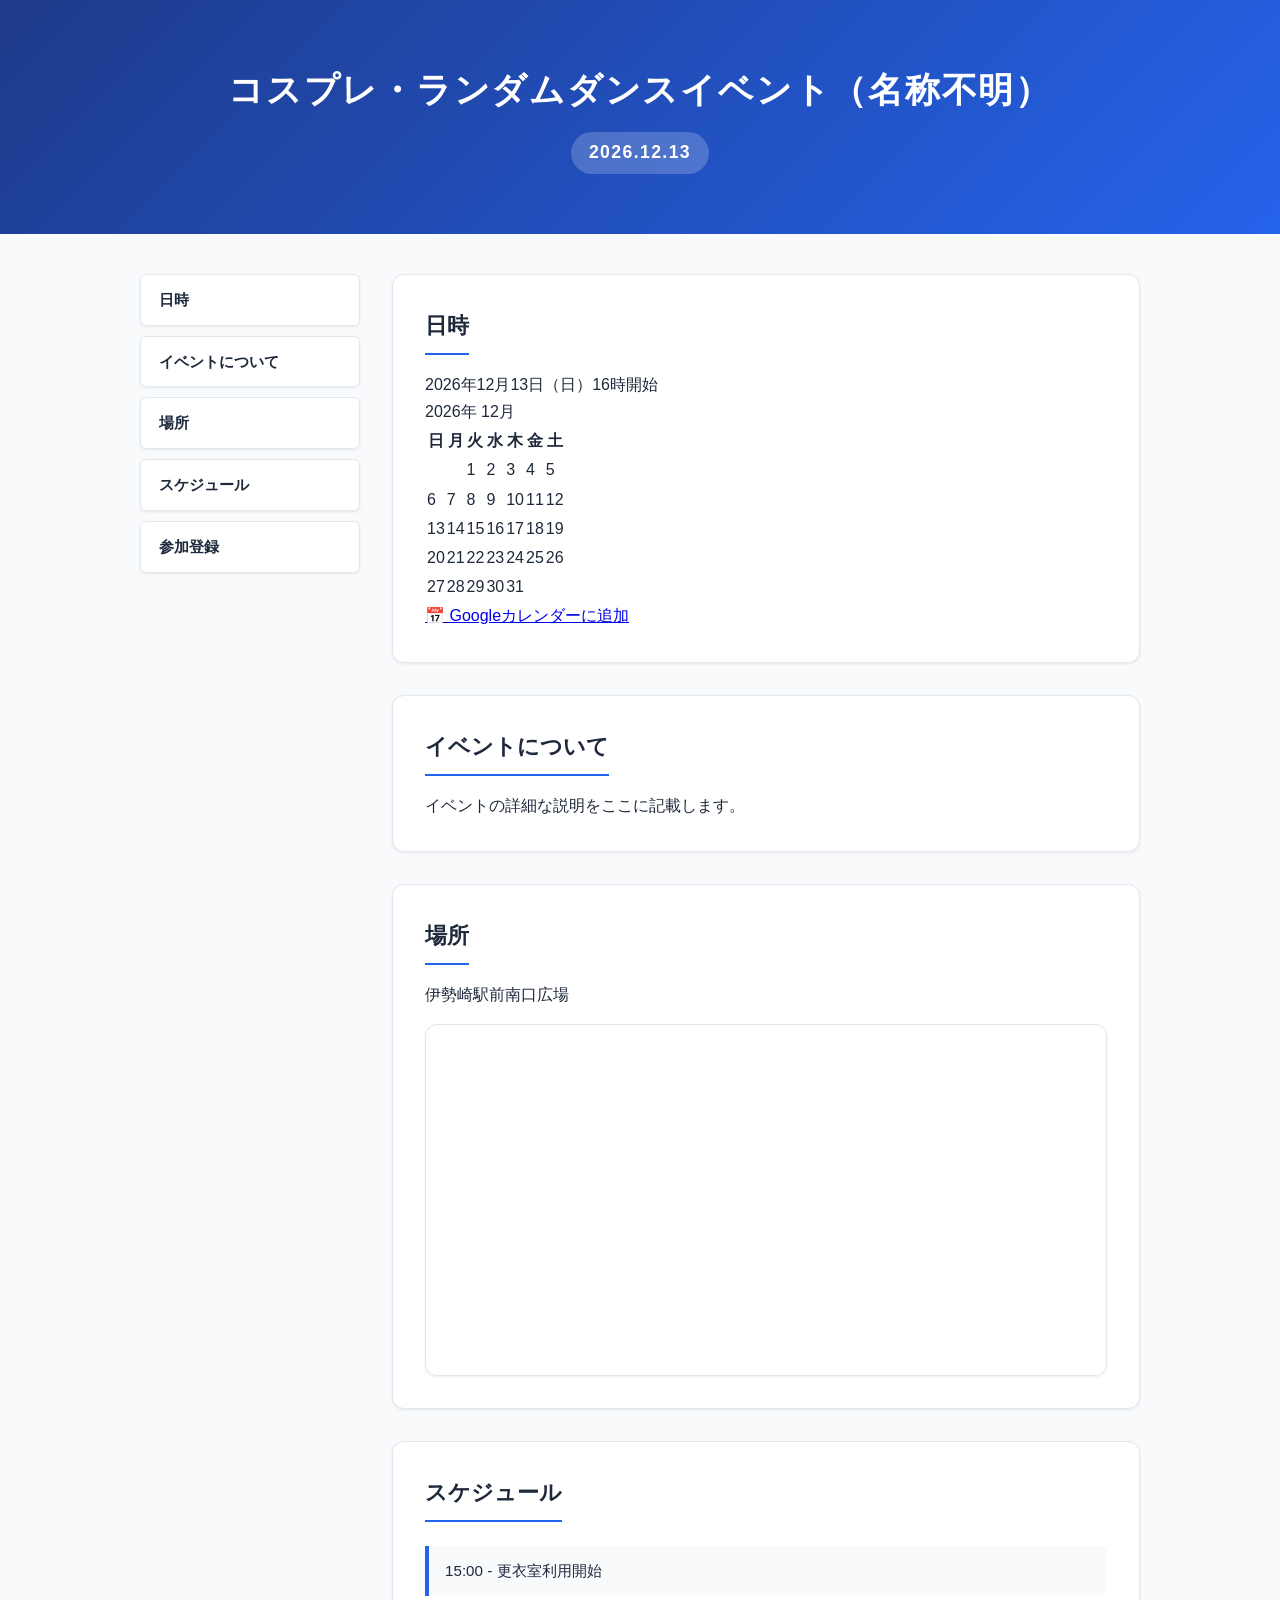
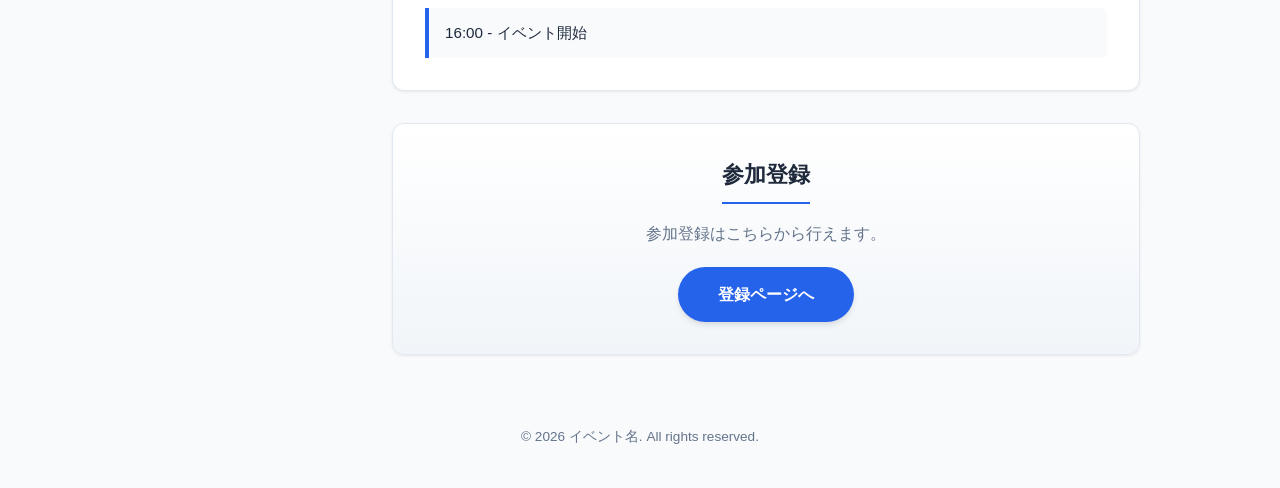
==== index.html @ 387c11b3 "feat: 日時セクションおよびサイドバーリンクの追加" ====
<!DOCTYPE html>
<html lang="ja">

<head>
  <meta charset="UTF-8">
  <meta name="viewport" content="width=device-width, initial-scale=1.0">
  <title>イベント名 ｜ 2026.12.12</title>
  <meta name="description" content="イベント簡易説明">
  <link rel="stylesheet" href="css/style.css">
</head>

<body>
  <header>
    <h1>コスプレ・ランダムダンスイベント（名称不明）</h1>
    <p>2026.12.13</p>
  </header>

  <div class="layout-container">
    <aside class="sidebar">
      <nav class="side-nav">
        <ul>
          <li><a href="#date">日時</a></li>
          <li><a href="#about">イベントについて</a></li>
          <li><a href="#place">場所</a></li>
          <li><a href="#schedule">スケジュール</a></li>
          <li><a href="#registration">参加登録</a></li>
        </ul>
      </nav>
    </aside>

    <main>
      <section id="date">
        <h2>日時</h2>
        <p>2026年12月13日（日）16時開始</p>

        <div class="calendar-card">
          <div class="calendar-header">2026年 12月</div>
          <table class="calendar-table">
            <thead>
              <tr>
                <th class="sun">日</th>
                <th>月</th>
                <th>火</th>
                <th>水</th>
                <th>木</th>
                <th>金</th>
                <th class="sat">土</th>
              </tr>
            </thead>
            <tbody>
              <tr>
                <td></td><td></td><td>1</td><td>2</td><td>3</td><td>4</td><td class="sat">5</td>
              </tr>
              <tr>
                <td class="sun">6</td><td>7</td><td>8</td><td>9</td><td>10</td><td>11</td><td class="sat">12</td>
              </tr>
              <tr>
                <td class="sun event-day"><span>13</span></td>
                <td>14</td><td>15</td><td>16</td><td>17</td><td>18</td><td class="sat">19</td>
              </tr>
              <tr>
                <td class="sun">20</td><td>21</td><td>22</td><td>23</td><td>24</td><td>25</td><td class="sat">26</td>
              </tr>
              <tr>
                <td class="sun">27</td><td>28</td><td>29</td><td>30</td><td>31</td><td></td><td></td>
              </tr>
            </tbody>
          </table>
        </div>

        <div>
          <a href="https://calendar.google.com/calendar/render?action=TEMPLATE&text=%E3%82%B3%E3%82%B9%E3%83%97%E3%83%AC%E3%83%BB%E3%83%A9%E3%83%B3%E3%83%80%E3%83%A0%E3%83%80%E3%83%B3%E3%82%B9%E3%82%A4%E3%83%99%E3%83%B3%E3%83%88&dates=20261213T070000Z/20261213T110000Z&details=%E3%82%A4%E3%83%99%E3%83%B3%E3%83%88%E8%A9%B3%E7%B4%B0&location=%E4%BC%8A%E5%8B%A2%E5%B4%8E%E9%A7%85%E5%8D%97%E5%8F%A3%E5%BA%83%E5%A0%B4"
            target="_blank" rel="noopener noreferrer" class="btn-calendar">
            📅 Googleカレンダーに追加
          </a>
        </div>
      </section>

      <section id="about">
        <h2>イベントについて</h2>
        <p>イベントの詳細な説明をここに記載します。</p>
      </section>

      <section id="place">
        <h2>場所</h2>
        <p>伊勢崎駅前南口広場</p>
        <div class="map-container">
          <iframe
            src="https://maps.google.com/maps?q=%E4%BC%8A%E5%8B%A2%E5%B4%8E%E9%A7%85%E5%8D%97%E5%8F%A3%E5%BA%83%E5%A0%B4&amp;output=embed"
            width="100%" height="350" style="border:0;" allowfullscreen="" loading="lazy"
            referrerpolicy="no-referrer-when-downgrade">
          </iframe>
        </div>
      </section>

      <section id="schedule">
        <h2>スケジュール</h2>
        <ul>
          <li>15:00 - 更衣室利用開始</li>
          <li>16:00 - イベント開始</li>
        </ul>
      </section>

      <section id="registration">
        <h2>参加登録</h2>
        <p>参加登録はこちらから行えます。</p>
        <a href="registration.html">登録ページへ</a>
      </section>
    </main>
  </div>
  <footer>
    <p>&copy; 2026 イベント名. All rights reserved.</p>
  </footer>
</body>

</html>
---- css/style.css ----
@charset "UTF-8";

/* ==========================================================================
   CSS変数（カラー・サイズ定義）
   イベントのテーマカラーやフォントサイズをここでまとめて変更できます
   ========================================================================== */
:root {
  --primary-color: #2563eb;       /* メインカラー（青系） */
  --primary-hover: #1d4ed8;       /* ボタンなどのホバー色 */
  --accent-color: #f59e0b;        /* アクセントカラー（オレンジ系） */
  --text-main: #1e293b;           /* 主要テキスト色 */
  --text-muted: #64748b;          /* 補足・薄いテキスト色 */
  --bg-body: #f8fafc;             /* ページ全体の背景色 */
  --bg-card: #ffffff;             /* コンテンツカードの背景色 */
  --border-color: #e2e8f0;        /* 境界線の色 */
  
  --font-base: "Helvetica Neue", Arial, "Hiragino Kaku Gothic ProN", "Hiragino Sans", Meiryo, sans-serif;
  --max-width: 800px;             /* コンテンツの最大横幅 */
  --radius-sm: 6px;
  --radius-md: 12px;
  --shadow-sm: 0 1px 3px rgba(0, 0, 0, 0.08);
  --shadow-md: 0 4px 6px -1px rgba(0, 0, 0, 0.1), 0 2px 4px -2px rgba(0, 0, 0, 0.05);
}

/* ==========================================================================
   リセット & ベーススタイル
   ========================================================================== */
*, *::before, *::after {
  box-sizing: border-box;
  margin: 0;
  padding: 0;
}

html {
    scroll-behavior: smooth;
}

body {
  font-family: var(--font-base);
  color: var(--text-main);
  background-color: var(--bg-body);
  line-height: 1.7;
  -webkit-font-smoothing: antialiased;
}

/* ==========================================================================
   ヘッダー（ヒーローエリア）
   ========================================================================== */
header {
  background: linear-gradient(135deg, #1e3a8a, #2563eb);
  color: #ffffff;
  text-align: center;
  padding: 60px 20px;
}

header h1 {
  font-size: 2.2rem;
  letter-spacing: 0.05em;
  margin-bottom: 12px;
}

header p {
  display: inline-block;
  background-color: rgba(255, 255, 255, 0.2);
  padding: 6px 18px;
  border-radius: 9999px;
  font-weight: bold;
  font-size: 1.1rem;
  letter-spacing: 0.08em;
}

/* ==========================================================================
   2カラムレイアウト（左サイドバー & 右メインコンテンツ）
   ========================================================================== */
.layout-container {
  max-width: 1040px;
  margin: 40px auto;
  padding: 0 20px;
  display: flex;
  gap: 32px;
  align-items: flex-start;
}

/* 左側サイドバー（スクロール追従ナビ） */
.sidebar {
  width: 220px;
  flex-shrink: 0;
  position: sticky;
  top: 24px;
}

.side-nav ul {
  list-style: none;
  display: flex;
  flex-direction: column;
  gap: 10px;
}

.side-nav a {
  display: flex;
  align-items: center;
  padding: 12px 18px;
  color: var(--text-main);
  text-decoration: none;
  font-weight: bold;
  font-size: 0.95rem;
  border-radius: var(--radius-sm);
  background-color: var(--bg-card);
  border: 1px solid var(--border-color);
  box-shadow: var(--shadow-sm);
  transition: all 0.2s ease;
}

.side-nav a:hover {
  background-color: var(--primary-color);
  color: #ffffff;
  border-color: var(--primary-color);
  transform: translateX(4px);
}

/* メインコンテンツエリア（右側） */
main {
  flex: 1;
  min-width: 0;
  display: flex;
  flex-direction: column;
  gap: 32px;
}

/* セクションカード共通 */
section {
  background-color: var(--bg-card);
  padding: 32px;
  border-radius: var(--radius-md);
  box-shadow: var(--shadow-sm);
  border: 1px solid var(--border-color);
}

section h2 {
  font-size: 1.4rem;
  color: var(--text-main);
  margin-bottom: 16px;
  padding-bottom: 8px;
  border-bottom: 2px solid var(--primary-color);
  display: inline-block;
}

/* ==========================================================================
   スケジュールセクション
   ========================================================================== */
#schedule ul {
  list-style: none;
  display: flex;
  flex-direction: column;
  gap: 12px;
  margin-top: 8px;
}

#schedule li {
  padding: 12px 16px;
  background-color: var(--bg-body);
  border-left: 4px solid var(--primary-color);
  border-radius: 0 var(--radius-sm) var(--radius-sm) 0;
  font-size: 0.95rem;
}

/* ==========================================================================
   場所・Googleマップ
   ========================================================================== */
.map-container {
  width: 100%;
  margin-top: 16px;
  border-radius: var(--radius-md);
  overflow: hidden;
  box-shadow: var(--shadow-sm);
  border: 1px solid var(--border-color);
}

.map-container iframe {
  width: 100%;
  aspect-ratio: 16 / 9;
  min-height: 300px;
  display: block;
}

/* ==========================================================================
   参加登録セクション (CTA)
   ========================================================================== */
#registration {
  text-align: center;
  background: linear-gradient(to bottom, #ffffff, #f1f5f9);
}

#registration p {
  margin-bottom: 20px;
  color: var(--text-muted);
}

#registration a {
  display: inline-block;
  background-color: var(--primary-color);
  color: #ffffff;
  text-decoration: none;
  font-weight: bold;
  padding: 14px 40px;
  border-radius: 9999px;
  box-shadow: var(--shadow-md);
  transition: all 0.2s ease-in-out;
}

#registration a:hover {
  background-color: var(--primary-hover);
  transform: translateY(-2px);
  box-shadow: 0 6px 12px rgba(37, 99, 235, 0.25);
}

/* ==========================================================================
   フッター
   ========================================================================== */
footer {
  text-align: center;
  padding: 30px 20px 40px;
  color: var(--text-muted);
  font-size: 0.85rem;
}

/* ==========================================================================
   レスポンシブ対応（タブレット・スマートフォン表示）
   ========================================================================== */
@media (max-width: 768px) {
  .layout-container {
    flex-direction: column;
    margin: 24px auto;
    gap: 24px;
  }

  .sidebar {
    width: 100%;
    position: static;
  }

  .side-nav ul {
    flex-direction: row;
    flex-wrap: wrap;
    gap: 8px;
  }

  .side-nav li {
    flex: 1 1 calc(50% - 4px);
    min-width: 130px;
  }

  .side-nav a {
    justify-content: center;
    padding: 10px 12px;
    font-size: 0.9rem;
  }

  .side-nav a:hover {
    transform: none;
  }
}

@media (max-width: 640px) {
  header {
    padding: 40px 16px;
  }

  header h1 {
    font-size: 1.6rem;
  }

  section {
    padding: 24px 18px;
  }

  #registration a {
    display: block;
    width: 100%;
    padding: 14px 20px;
  }
}
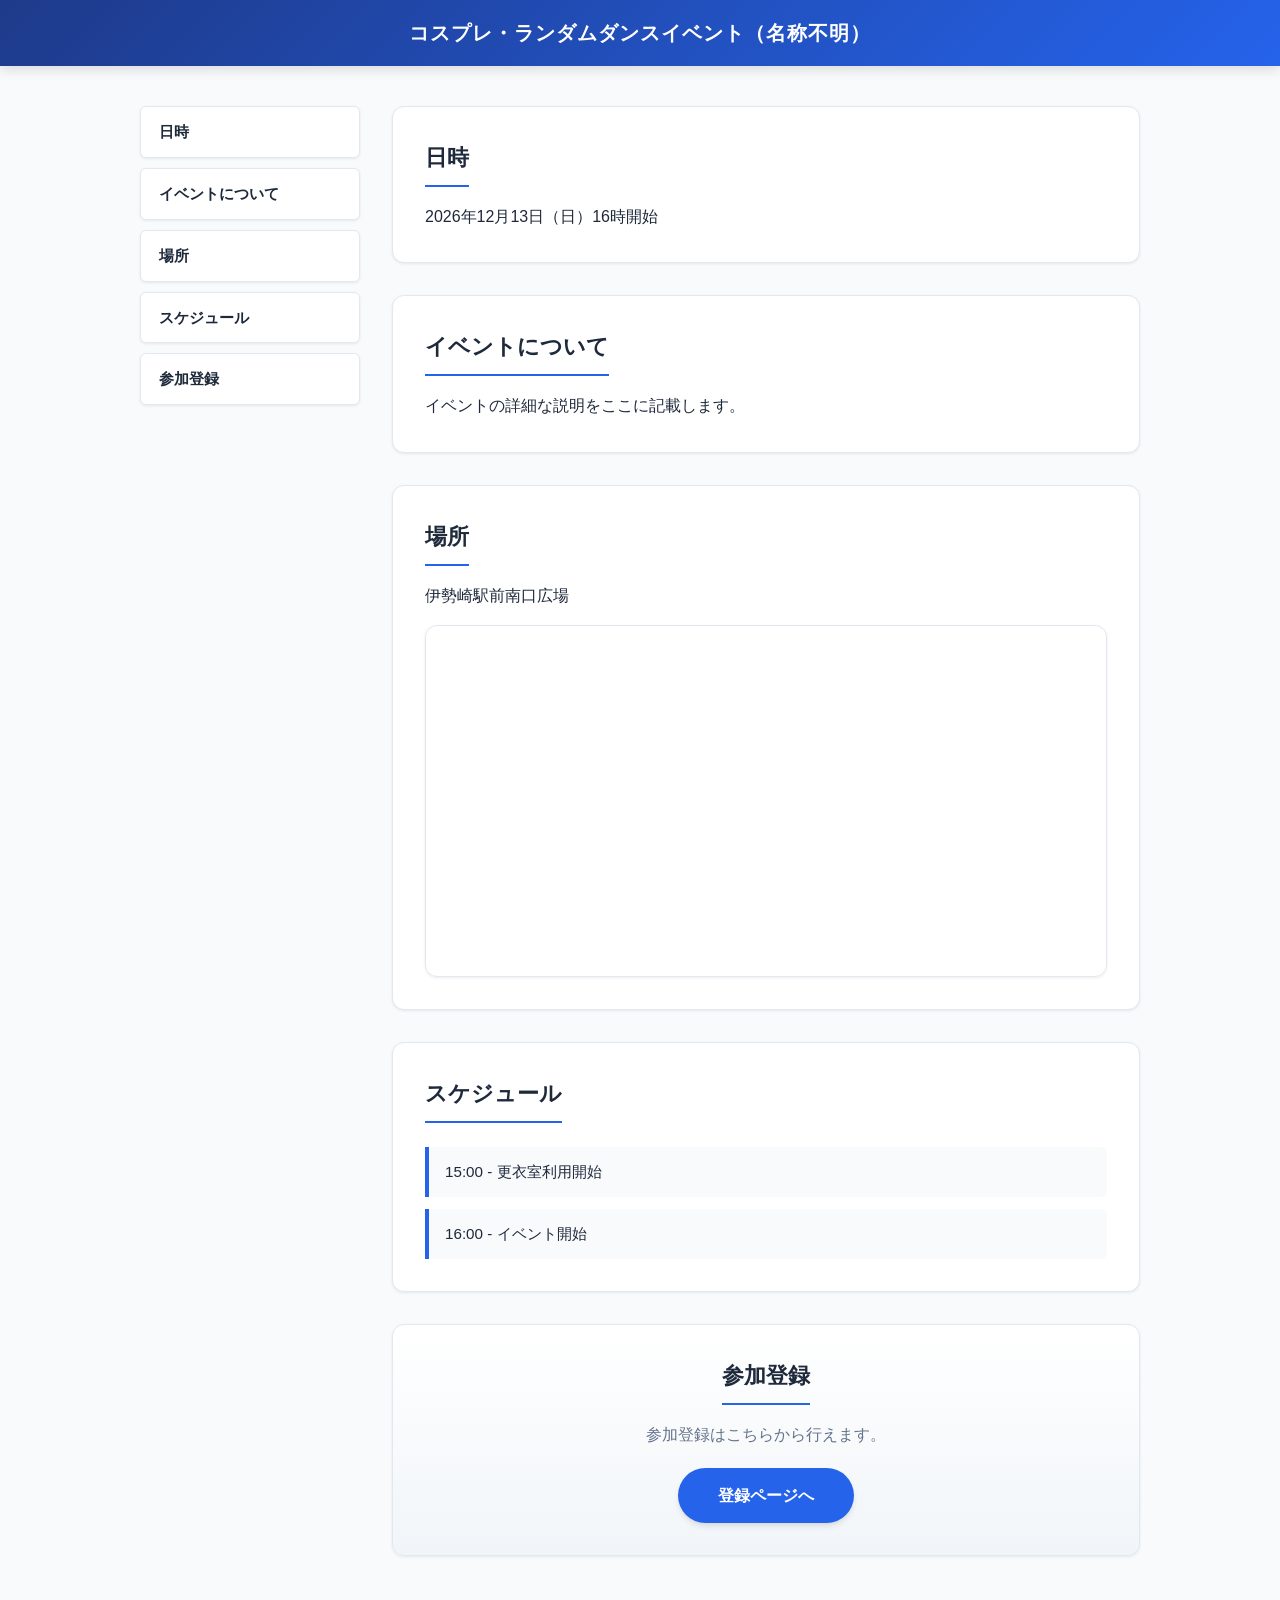
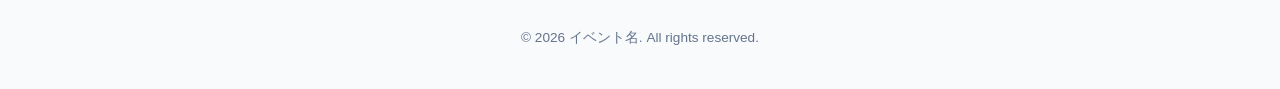
==== commit ce3e6544: "style: ヘッダーの画面上部固定化と表示調整" ====
--- a/index.html
+++ b/index.html
@@ -4,7 +4,7 @@
 <head>
   <meta charset="UTF-8">
   <meta name="viewport" content="width=device-width, initial-scale=1.0">
-  <title>イベント名 ｜ 2026.12.12</title>
+  <title>コスプレ・ランダムダンスイベント ｜ 2026.12.13</title>
   <meta name="description" content="イベント簡易説明">
   <link rel="stylesheet" href="css/style.css">
 </head>
@@ -12,7 +12,6 @@
 <body>
   <header>
     <h1>コスプレ・ランダムダンスイベント（名称不明）</h1>
-    <p>2026.12.13</p>
   </header>
 
   <div class="layout-container">
@@ -32,48 +31,6 @@
       <section id="date">
         <h2>日時</h2>
         <p>2026年12月13日（日）16時開始</p>
-
-        <div class="calendar-card">
-          <div class="calendar-header">2026年 12月</div>
-          <table class="calendar-table">
-            <thead>
-              <tr>
-                <th class="sun">日</th>
-                <th>月</th>
-                <th>火</th>
-                <th>水</th>
-                <th>木</th>
-                <th>金</th>
-                <th class="sat">土</th>
-              </tr>
-            </thead>
-            <tbody>
-              <tr>
-                <td></td><td></td><td>1</td><td>2</td><td>3</td><td>4</td><td class="sat">5</td>
-              </tr>
-              <tr>
-                <td class="sun">6</td><td>7</td><td>8</td><td>9</td><td>10</td><td>11</td><td class="sat">12</td>
-              </tr>
-              <tr>
-                <td class="sun event-day"><span>13</span></td>
-                <td>14</td><td>15</td><td>16</td><td>17</td><td>18</td><td class="sat">19</td>
-              </tr>
-              <tr>
-                <td class="sun">20</td><td>21</td><td>22</td><td>23</td><td>24</td><td>25</td><td class="sat">26</td>
-              </tr>
-              <tr>
-                <td class="sun">27</td><td>28</td><td>29</td><td>30</td><td>31</td><td></td><td></td>
-              </tr>
-            </tbody>
-          </table>
-        </div>
-
-        <div>
-          <a href="https://calendar.google.com/calendar/render?action=TEMPLATE&text=%E3%82%B3%E3%82%B9%E3%83%97%E3%83%AC%E3%83%BB%E3%83%A9%E3%83%B3%E3%83%80%E3%83%A0%E3%83%80%E3%83%B3%E3%82%B9%E3%82%A4%E3%83%99%E3%83%B3%E3%83%88&dates=20261213T070000Z/20261213T110000Z&details=%E3%82%A4%E3%83%99%E3%83%B3%E3%83%88%E8%A9%B3%E7%B4%B0&location=%E4%BC%8A%E5%8B%A2%E5%B4%8E%E9%A7%85%E5%8D%97%E5%8F%A3%E5%BA%83%E5%A0%B4"
-            target="_blank" rel="noopener noreferrer" class="btn-calendar">
-            📅 Googleカレンダーに追加
-          </a>
-        </div>
       </section>
 
       <section id="about">
--- a/css/style.css
+++ b/css/style.css
@@ -32,7 +32,8 @@
 }
 
 html {
-    scroll-behavior: smooth;
+  scroll-behavior: smooth;
+  scroll-padding-top: 80px; /* 固定ヘッダー分だけアンカースクロール位置をオフセット */
 }
 
 body {
@@ -44,29 +45,36 @@
 }
 
 /* ==========================================================================
-   ヘッダー（ヒーローエリア）
+   ヘッダー（画面上部固定）
    ========================================================================== */
 header {
+  position: sticky;
+  top: 0;
+  left: 0;
+  width: 100%;
+  z-index: 1000;
   background: linear-gradient(135deg, #1e3a8a, #2563eb);
   color: #ffffff;
   text-align: center;
-  padding: 60px 20px;
+  padding: 16px 20px;
+  box-shadow: 0 4px 12px rgba(0, 0, 0, 0.12);
 }
 
 header h1 {
-  font-size: 2.2rem;
+  font-size: 1.25rem;
   letter-spacing: 0.05em;
-  margin-bottom: 12px;
+  margin: 0;
 }
 
 header p {
   display: inline-block;
   background-color: rgba(255, 255, 255, 0.2);
-  padding: 6px 18px;
+  padding: 4px 14px;
   border-radius: 9999px;
   font-weight: bold;
-  font-size: 1.1rem;
+  font-size: 0.9rem;
   letter-spacing: 0.08em;
+  margin-top: 6px;
 }
 
 /* ==========================================================================
@@ -86,7 +94,7 @@
   width: 220px;
   flex-shrink: 0;
   position: sticky;
-  top: 24px;
+  top: 80px; /* 固定ヘッダー分の余白 */
 }
 
 .side-nav ul {
@@ -215,6 +223,163 @@
 }
 
 /* ==========================================================================
+   参加登録フォームページ
+   ========================================================================== */
+.form-container {
+  max-width: 680px;
+}
+
+.form-main {
+  width: 100%;
+}
+
+.back-link {
+  margin-bottom: 20px;
+}
+
+.back-link a {
+  color: var(--primary-color);
+  text-decoration: none;
+  font-weight: bold;
+  font-size: 0.95rem;
+  transition: opacity 0.2s ease;
+}
+
+.back-link a:hover {
+  opacity: 0.8;
+  text-decoration: underline;
+}
+
+.form-card {
+  background-color: var(--bg-card);
+  border-radius: var(--radius-lg);
+  padding: 36px 32px;
+  box-shadow: var(--shadow-md);
+  border: 1px solid var(--border-color);
+}
+
+.form-card h2 {
+  font-size: 1.5rem;
+  margin-bottom: 12px;
+  color: var(--text-main);
+  text-align: center;
+}
+
+.form-intro {
+  font-size: 0.95rem;
+  color: var(--text-muted);
+  text-align: center;
+  line-height: 1.6;
+  margin-bottom: 32px;
+}
+
+.entry-form {
+  display: flex;
+  flex-direction: column;
+  gap: 22px;
+}
+
+.form-group {
+  display: flex;
+  flex-direction: column;
+  gap: 8px;
+}
+
+.form-group label {
+  font-weight: bold;
+  font-size: 0.95rem;
+  color: var(--text-main);
+}
+
+.required {
+  background-color: #ef4444;
+  color: #ffffff;
+  font-size: 0.75rem;
+  padding: 2px 6px;
+  border-radius: 4px;
+  margin-left: 6px;
+  vertical-align: middle;
+}
+
+.optional {
+  background-color: #94a3b8;
+  color: #ffffff;
+  font-size: 0.75rem;
+  padding: 2px 6px;
+  border-radius: 4px;
+  margin-left: 6px;
+  vertical-align: middle;
+}
+
+.form-group input[type="text"],
+.form-group input[type="email"],
+.form-group textarea {
+  width: 100%;
+  padding: 12px 14px;
+  border: 1px solid var(--border-color);
+  border-radius: var(--radius-sm);
+  font-size: 0.95rem;
+  font-family: inherit;
+  transition: border-color 0.2s ease, box-shadow 0.2s ease;
+}
+
+.form-group input[type="text"]:focus,
+.form-group input[type="email"]:focus,
+.form-group textarea:focus {
+  outline: none;
+  border-color: var(--primary-color);
+  box-shadow: 0 0 0 3px rgba(37, 99, 235, 0.15);
+}
+
+.radio-group {
+  display: flex;
+  flex-direction: column;
+  gap: 10px;
+  padding: 8px 0;
+}
+
+.radio-label,
+.checkbox-label {
+  display: inline-flex;
+  align-items: center;
+  gap: 8px;
+  font-size: 0.95rem;
+  cursor: pointer;
+}
+
+.agreement {
+  padding-top: 10px;
+  border-top: 1px solid var(--border-color);
+}
+
+.form-actions {
+  margin-top: 12px;
+  text-align: center;
+}
+
+.btn-submit {
+  display: inline-block;
+  width: 100%;
+  max-width: 340px;
+  padding: 14px 28px;
+  background-color: var(--primary-color);
+  color: #ffffff;
+  border: none;
+  border-radius: 9999px;
+  font-size: 1rem;
+  font-weight: bold;
+  cursor: pointer;
+  box-shadow: var(--shadow-md);
+  transition: all 0.2s ease;
+}
+
+.btn-submit:hover {
+  background-color: var(--primary-hover);
+  transform: translateY(-2px);
+  box-shadow: 0 6px 12px rgba(37, 99, 235, 0.25);
+}
+
+/* ==========================================================================
    フッター
    ========================================================================== */
 footer {
@@ -263,11 +428,11 @@
 
 @media (max-width: 640px) {
   header {
-    padding: 40px 16px;
+    padding: 12px 14px;
   }
 
   header h1 {
-    font-size: 1.6rem;
+    font-size: 1.05rem;
   }
 
   section {
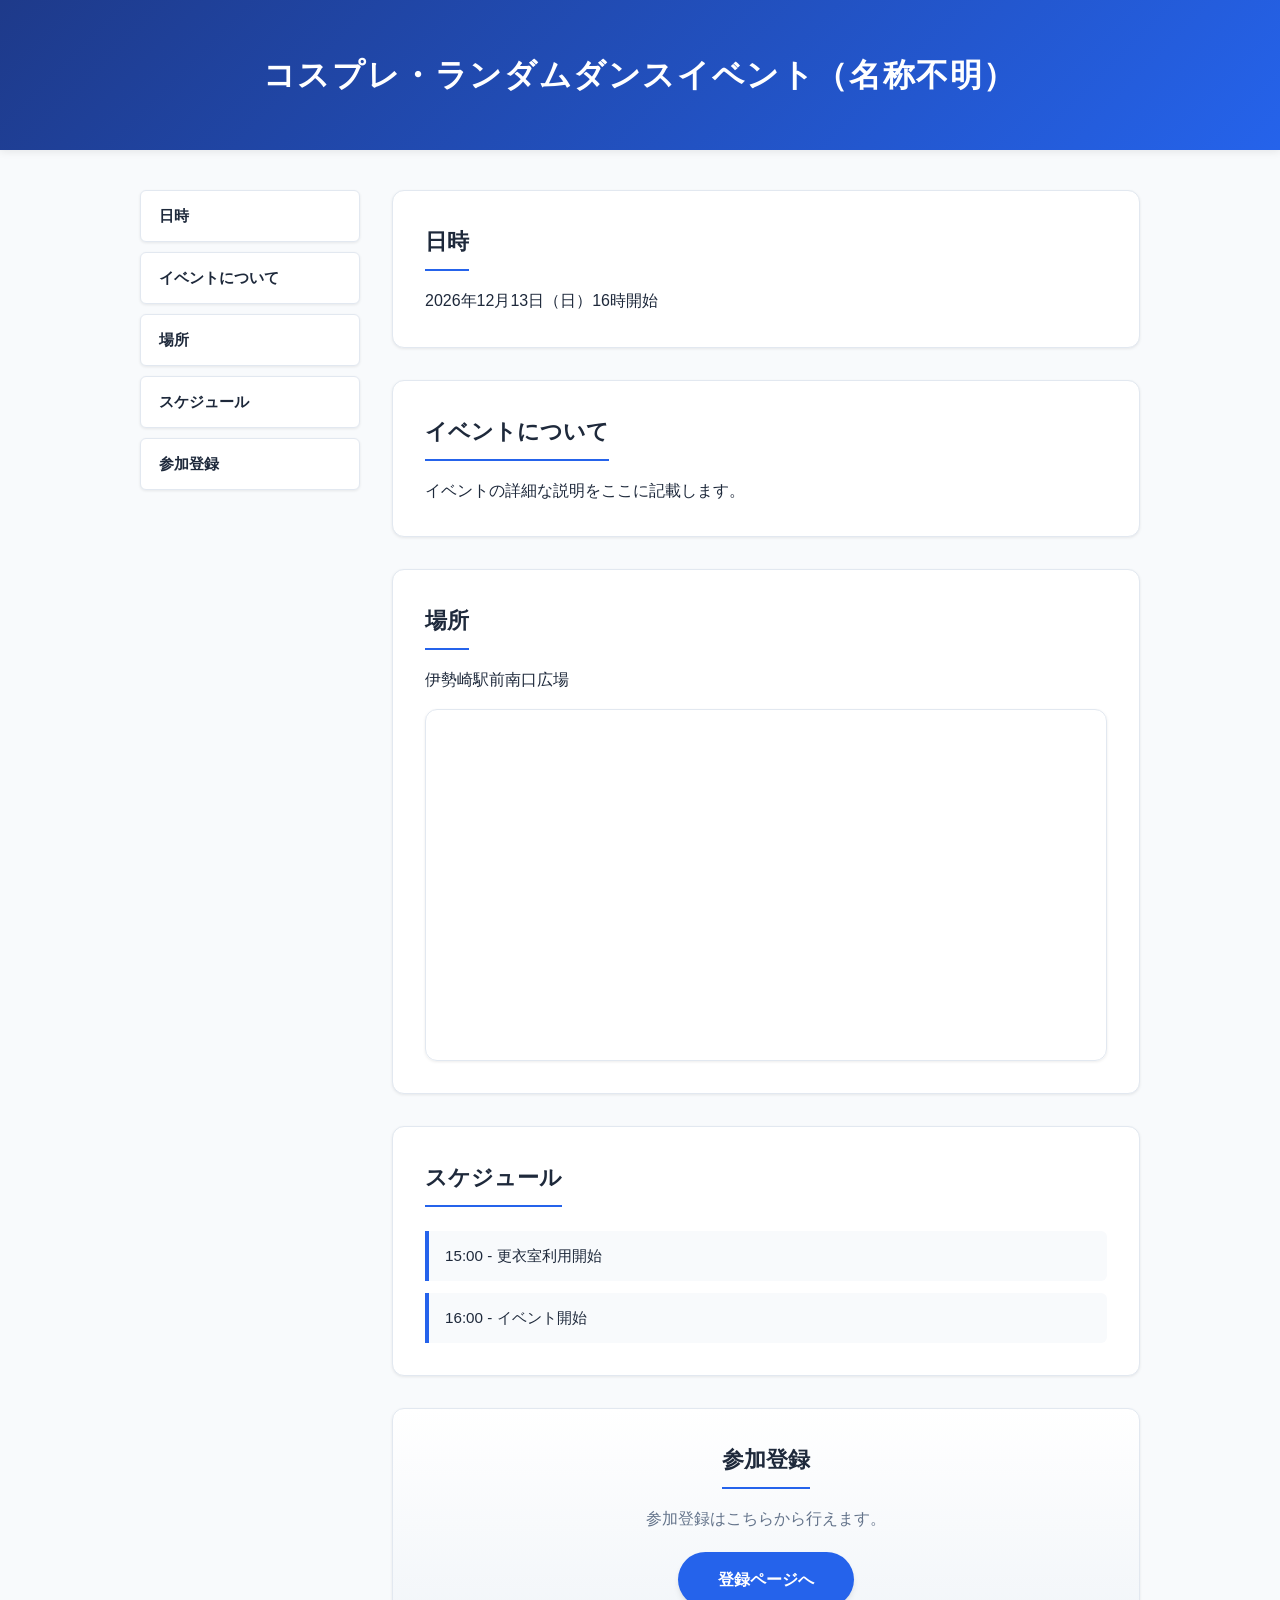
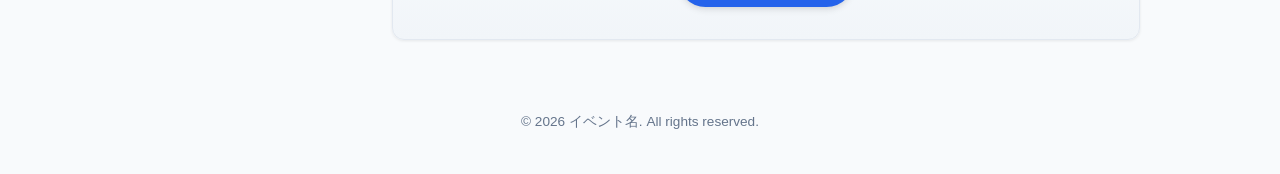
==== commit f792a3e8: "feat: スクロール連動型のリサイズ固定ヘッダー（Shrink on scroll）を実装" ====
--- a/index.html
+++ b/index.html
@@ -68,6 +68,19 @@
   <footer>
     <p>&copy; 2026 イベント名. All rights reserved.</p>
   </footer>
+
+  <script>
+    const header = document.querySelector('header');
+    const handleScroll = () => {
+      if (window.scrollY > 30) {
+        header.classList.add('scrolled');
+      } else {
+        header.classList.remove('scrolled');
+      }
+    };
+    window.addEventListener('scroll', handleScroll);
+    handleScroll(); // 初期ロード時の判定
+  </script>
 </body>
 
 </html>
--- a/css/style.css
+++ b/css/style.css
@@ -45,7 +45,7 @@
 }
 
 /* ==========================================================================
-   ヘッダー（画面上部固定）
+   ヘッダー（スクロール連動・画面上部固定）
    ========================================================================== */
 header {
   position: sticky;
@@ -56,14 +56,16 @@
   background: linear-gradient(135deg, #1e3a8a, #2563eb);
   color: #ffffff;
   text-align: center;
-  padding: 16px 20px;
-  box-shadow: 0 4px 12px rgba(0, 0, 0, 0.12);
+  padding: 48px 20px;
+  box-shadow: 0 2px 8px rgba(0, 0, 0, 0.08);
+  transition: padding 0.3s ease, box-shadow 0.3s ease;
 }
 
 header h1 {
-  font-size: 1.25rem;
+  font-size: 2rem;
   letter-spacing: 0.05em;
   margin: 0;
+  transition: font-size 0.3s ease;
 }
 
 header p {
@@ -72,9 +74,26 @@
   padding: 4px 14px;
   border-radius: 9999px;
   font-weight: bold;
-  font-size: 0.9rem;
+  font-size: 1rem;
   letter-spacing: 0.08em;
-  margin-top: 6px;
+  margin-top: 8px;
+  transition: all 0.3s ease;
+}
+
+/* スクロール時の縮小スタイル */
+header.scrolled {
+  padding: 14px 20px;
+  box-shadow: 0 4px 14px rgba(0, 0, 0, 0.15);
+}
+
+header.scrolled h1 {
+  font-size: 1.2rem;
+}
+
+header.scrolled p {
+  font-size: 0.85rem;
+  padding: 2px 10px;
+  margin-top: 4px;
 }
 
 /* ==========================================================================
@@ -428,10 +447,18 @@
 
 @media (max-width: 640px) {
   header {
+    padding: 30px 16px;
+  }
+
+  header h1 {
+    font-size: 1.35rem;
+  }
+
+  header.scrolled {
     padding: 12px 14px;
   }
 
-  header h1 {
+  header.scrolled h1 {
     font-size: 1.05rem;
   }
 
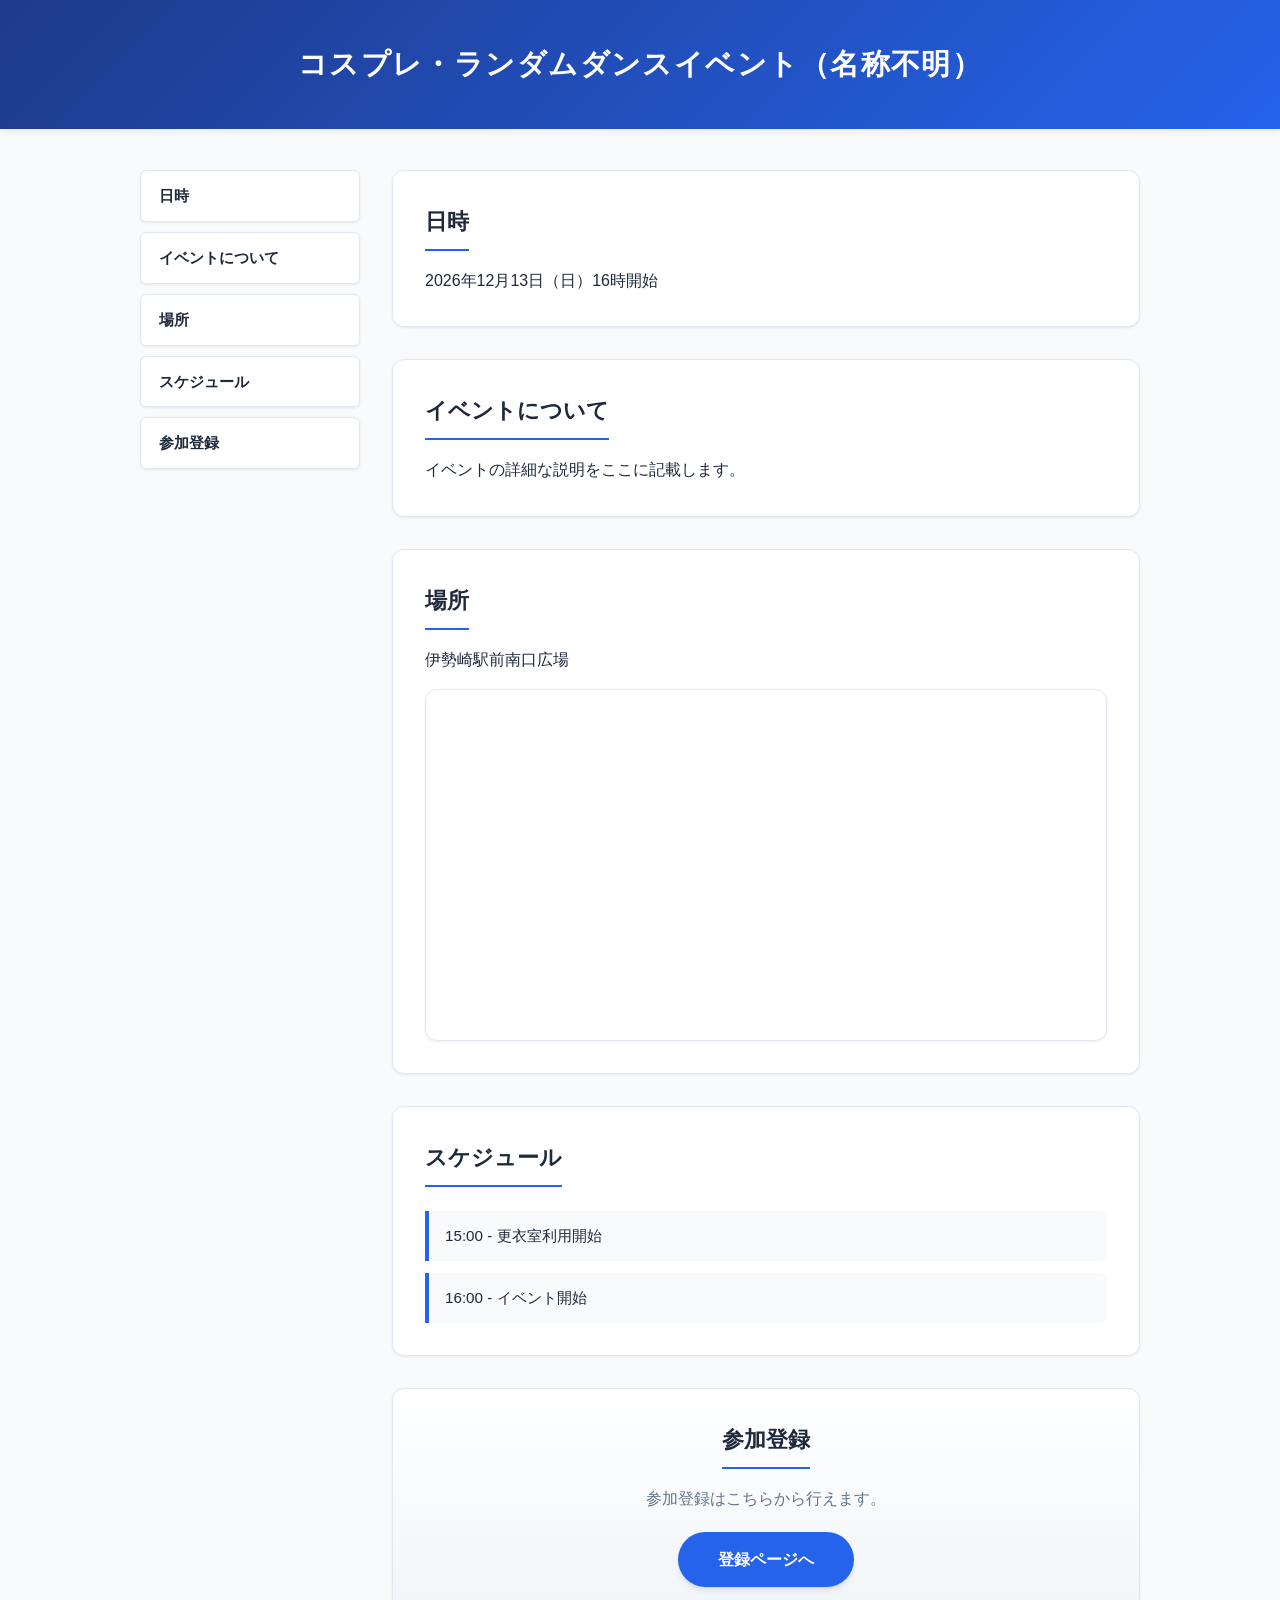
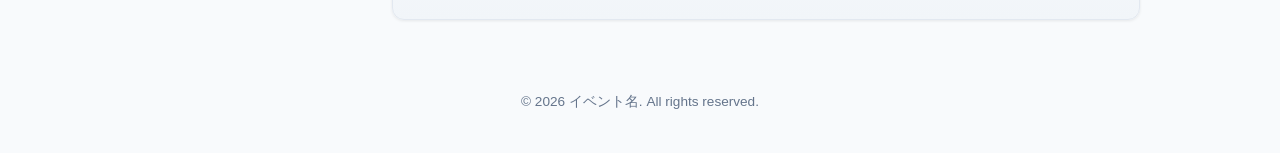
==== commit 953317a5: "fix: スクロール時のヘッダー伸縮ガタつき（チャタリング）の完全解消" ====
--- a/index.html
+++ b/index.html
@@ -72,14 +72,15 @@
   <script>
     const header = document.querySelector('header');
     const handleScroll = () => {
-      if (window.scrollY > 30) {
+      // ヒステリシス判定（縮小と復元のしきい値を変えてガタつきを完全防止）
+      if (window.scrollY > 50) {
         header.classList.add('scrolled');
-      } else {
+      } else if (window.scrollY < 10) {
         header.classList.remove('scrolled');
       }
     };
-    window.addEventListener('scroll', handleScroll);
-    handleScroll(); // 初期ロード時の判定
+    window.addEventListener('scroll', handleScroll, { passive: true });
+    handleScroll();
   </script>
 </body>
 
--- a/css/style.css
+++ b/css/style.css
@@ -33,7 +33,7 @@
 
 html {
   scroll-behavior: smooth;
-  scroll-padding-top: 80px; /* 固定ヘッダー分だけアンカースクロール位置をオフセット */
+  scroll-padding-top: 70px; /* 固定ヘッダー縮小時の高さ + 余白 */
 }
 
 body {
@@ -42,13 +42,14 @@
   background-color: var(--bg-body);
   line-height: 1.7;
   -webkit-font-smoothing: antialiased;
+  padding-top: 130px; /* 最上部ヘッダーの高さ分の余白（コンテンツ押し出し防止） */
 }
 
 /* ==========================================================================
    ヘッダー（スクロール連動・画面上部固定）
    ========================================================================== */
 header {
-  position: sticky;
+  position: fixed;
   top: 0;
   left: 0;
   width: 100%;
@@ -56,16 +57,16 @@
   background: linear-gradient(135deg, #1e3a8a, #2563eb);
   color: #ffffff;
   text-align: center;
-  padding: 48px 20px;
+  padding: 40px 20px;
   box-shadow: 0 2px 8px rgba(0, 0, 0, 0.08);
-  transition: padding 0.3s ease, box-shadow 0.3s ease;
+  transition: padding 0.25s ease, box-shadow 0.25s ease;
 }
 
 header h1 {
-  font-size: 2rem;
+  font-size: 1.8rem;
   letter-spacing: 0.05em;
   margin: 0;
-  transition: font-size 0.3s ease;
+  transition: font-size 0.25s ease;
 }
 
 header p {
@@ -77,17 +78,17 @@
   font-size: 1rem;
   letter-spacing: 0.08em;
   margin-top: 8px;
-  transition: all 0.3s ease;
+  transition: all 0.25s ease;
 }
 
 /* スクロール時の縮小スタイル */
 header.scrolled {
-  padding: 14px 20px;
+  padding: 12px 20px;
   box-shadow: 0 4px 14px rgba(0, 0, 0, 0.15);
 }
 
 header.scrolled h1 {
-  font-size: 1.2rem;
+  font-size: 1.15rem;
 }
 
 header.scrolled p {
@@ -113,7 +114,7 @@
   width: 220px;
   flex-shrink: 0;
   position: sticky;
-  top: 80px; /* 固定ヘッダー分の余白 */
+  top: 70px; /* 固定ヘッダー縮小時の高さ + 余白 */
 }
 
 .side-nav ul {
@@ -446,12 +447,16 @@
 }
 
 @media (max-width: 640px) {
+  body {
+    padding-top: 100px;
+  }
+
   header {
-    padding: 30px 16px;
+    padding: 24px 16px;
   }
 
   header h1 {
-    font-size: 1.35rem;
+    font-size: 1.2rem;
   }
 
   header.scrolled {
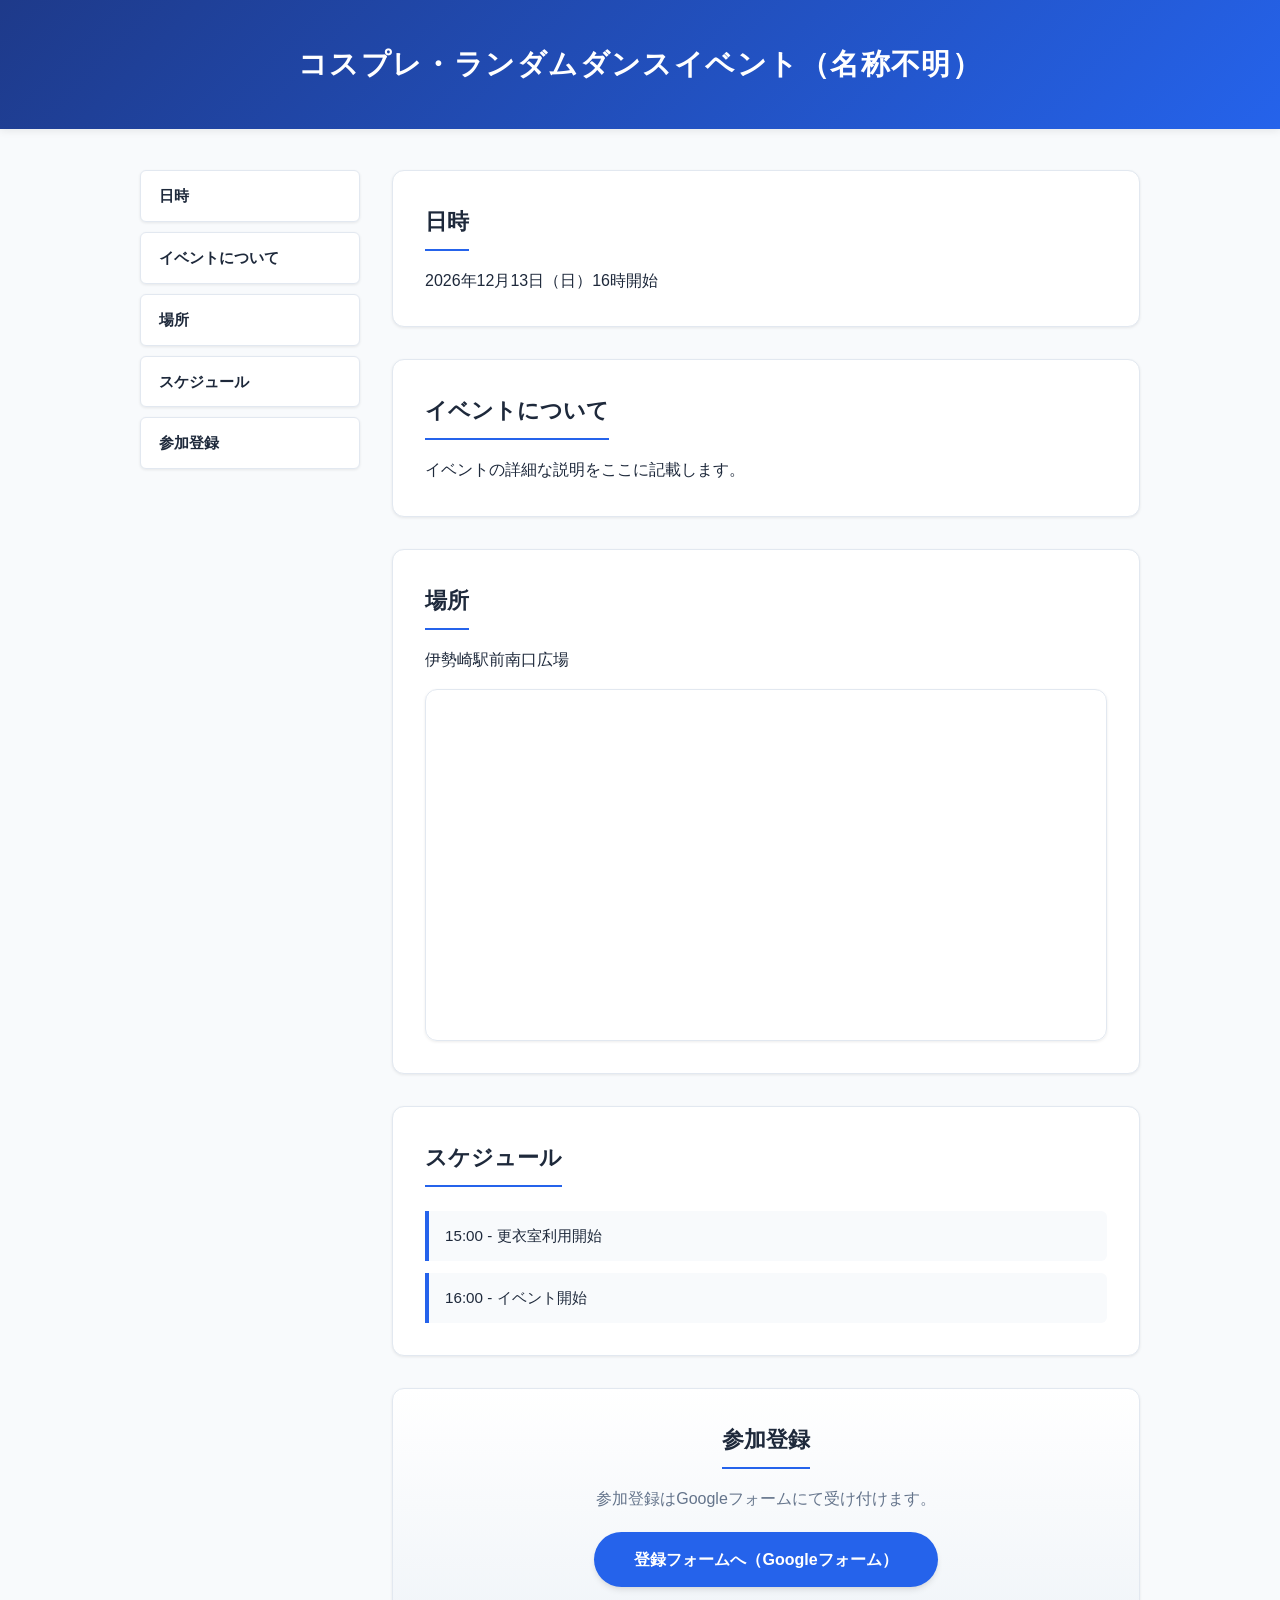
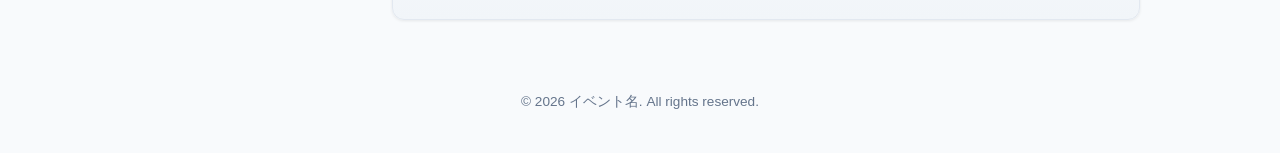
==== commit df7a64be: "refactor: 参加登録リンクをGoogleフォーム向けに最適化し不要スタイルを削除" ====
--- a/index.html
+++ b/index.html
@@ -60,8 +60,8 @@
 
       <section id="registration">
         <h2>参加登録</h2>
-        <p>参加登録はこちらから行えます。</p>
-        <a href="registration.html">登録ページへ</a>
+        <p>参加登録はGoogleフォームにて受け付けます。</p>
+        <a href="あとでGoogleForm" target="_blank" rel="noopener noreferrer">登録フォームへ（Googleフォーム）</a>
       </section>
     </main>
   </div>
--- a/css/style.css
+++ b/css/style.css
@@ -243,163 +243,6 @@
 }
 
 /* ==========================================================================
-   参加登録フォームページ
-   ========================================================================== */
-.form-container {
-  max-width: 680px;
-}
-
-.form-main {
-  width: 100%;
-}
-
-.back-link {
-  margin-bottom: 20px;
-}
-
-.back-link a {
-  color: var(--primary-color);
-  text-decoration: none;
-  font-weight: bold;
-  font-size: 0.95rem;
-  transition: opacity 0.2s ease;
-}
-
-.back-link a:hover {
-  opacity: 0.8;
-  text-decoration: underline;
-}
-
-.form-card {
-  background-color: var(--bg-card);
-  border-radius: var(--radius-lg);
-  padding: 36px 32px;
-  box-shadow: var(--shadow-md);
-  border: 1px solid var(--border-color);
-}
-
-.form-card h2 {
-  font-size: 1.5rem;
-  margin-bottom: 12px;
-  color: var(--text-main);
-  text-align: center;
-}
-
-.form-intro {
-  font-size: 0.95rem;
-  color: var(--text-muted);
-  text-align: center;
-  line-height: 1.6;
-  margin-bottom: 32px;
-}
-
-.entry-form {
-  display: flex;
-  flex-direction: column;
-  gap: 22px;
-}
-
-.form-group {
-  display: flex;
-  flex-direction: column;
-  gap: 8px;
-}
-
-.form-group label {
-  font-weight: bold;
-  font-size: 0.95rem;
-  color: var(--text-main);
-}
-
-.required {
-  background-color: #ef4444;
-  color: #ffffff;
-  font-size: 0.75rem;
-  padding: 2px 6px;
-  border-radius: 4px;
-  margin-left: 6px;
-  vertical-align: middle;
-}
-
-.optional {
-  background-color: #94a3b8;
-  color: #ffffff;
-  font-size: 0.75rem;
-  padding: 2px 6px;
-  border-radius: 4px;
-  margin-left: 6px;
-  vertical-align: middle;
-}
-
-.form-group input[type="text"],
-.form-group input[type="email"],
-.form-group textarea {
-  width: 100%;
-  padding: 12px 14px;
-  border: 1px solid var(--border-color);
-  border-radius: var(--radius-sm);
-  font-size: 0.95rem;
-  font-family: inherit;
-  transition: border-color 0.2s ease, box-shadow 0.2s ease;
-}
-
-.form-group input[type="text"]:focus,
-.form-group input[type="email"]:focus,
-.form-group textarea:focus {
-  outline: none;
-  border-color: var(--primary-color);
-  box-shadow: 0 0 0 3px rgba(37, 99, 235, 0.15);
-}
-
-.radio-group {
-  display: flex;
-  flex-direction: column;
-  gap: 10px;
-  padding: 8px 0;
-}
-
-.radio-label,
-.checkbox-label {
-  display: inline-flex;
-  align-items: center;
-  gap: 8px;
-  font-size: 0.95rem;
-  cursor: pointer;
-}
-
-.agreement {
-  padding-top: 10px;
-  border-top: 1px solid var(--border-color);
-}
-
-.form-actions {
-  margin-top: 12px;
-  text-align: center;
-}
-
-.btn-submit {
-  display: inline-block;
-  width: 100%;
-  max-width: 340px;
-  padding: 14px 28px;
-  background-color: var(--primary-color);
-  color: #ffffff;
-  border: none;
-  border-radius: 9999px;
-  font-size: 1rem;
-  font-weight: bold;
-  cursor: pointer;
-  box-shadow: var(--shadow-md);
-  transition: all 0.2s ease;
-}
-
-.btn-submit:hover {
-  background-color: var(--primary-hover);
-  transform: translateY(-2px);
-  box-shadow: 0 6px 12px rgba(37, 99, 235, 0.25);
-}
-
-/* ==========================================================================
    フッター
    ========================================================================== */
 footer {
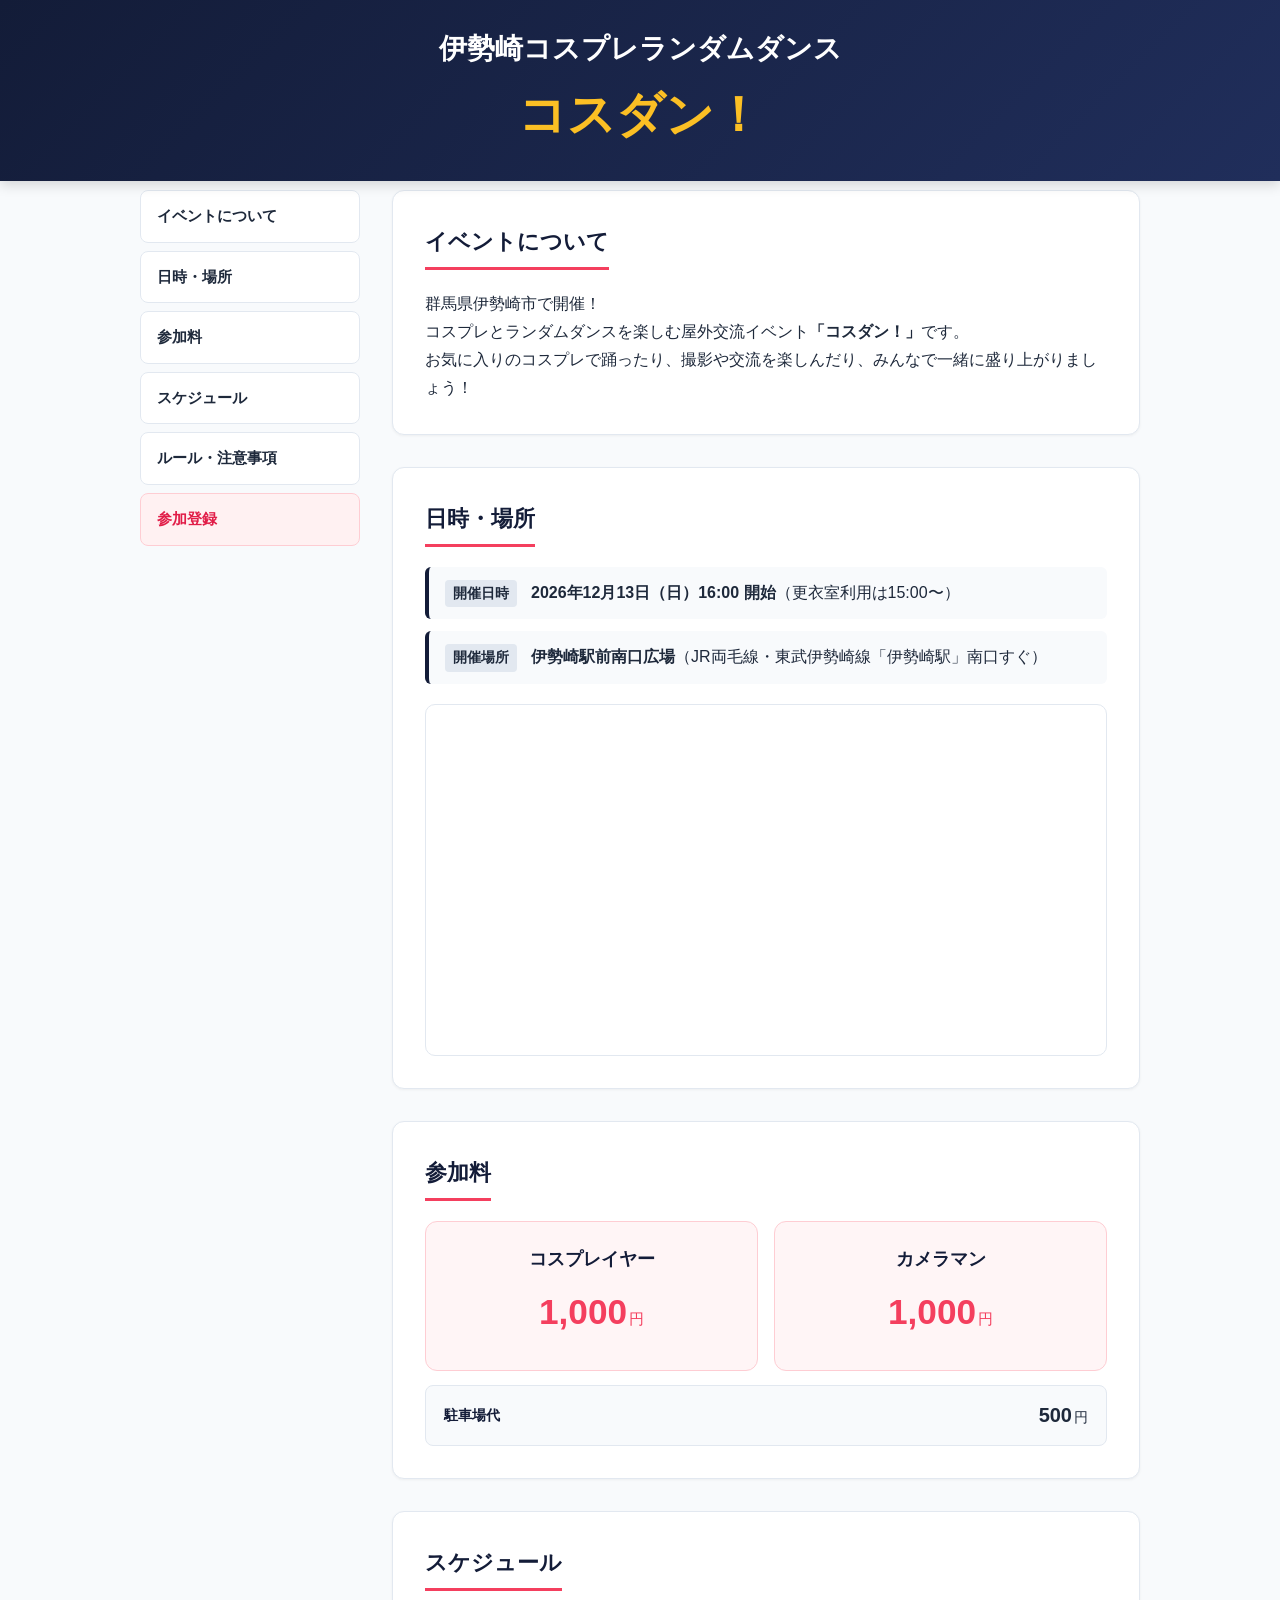
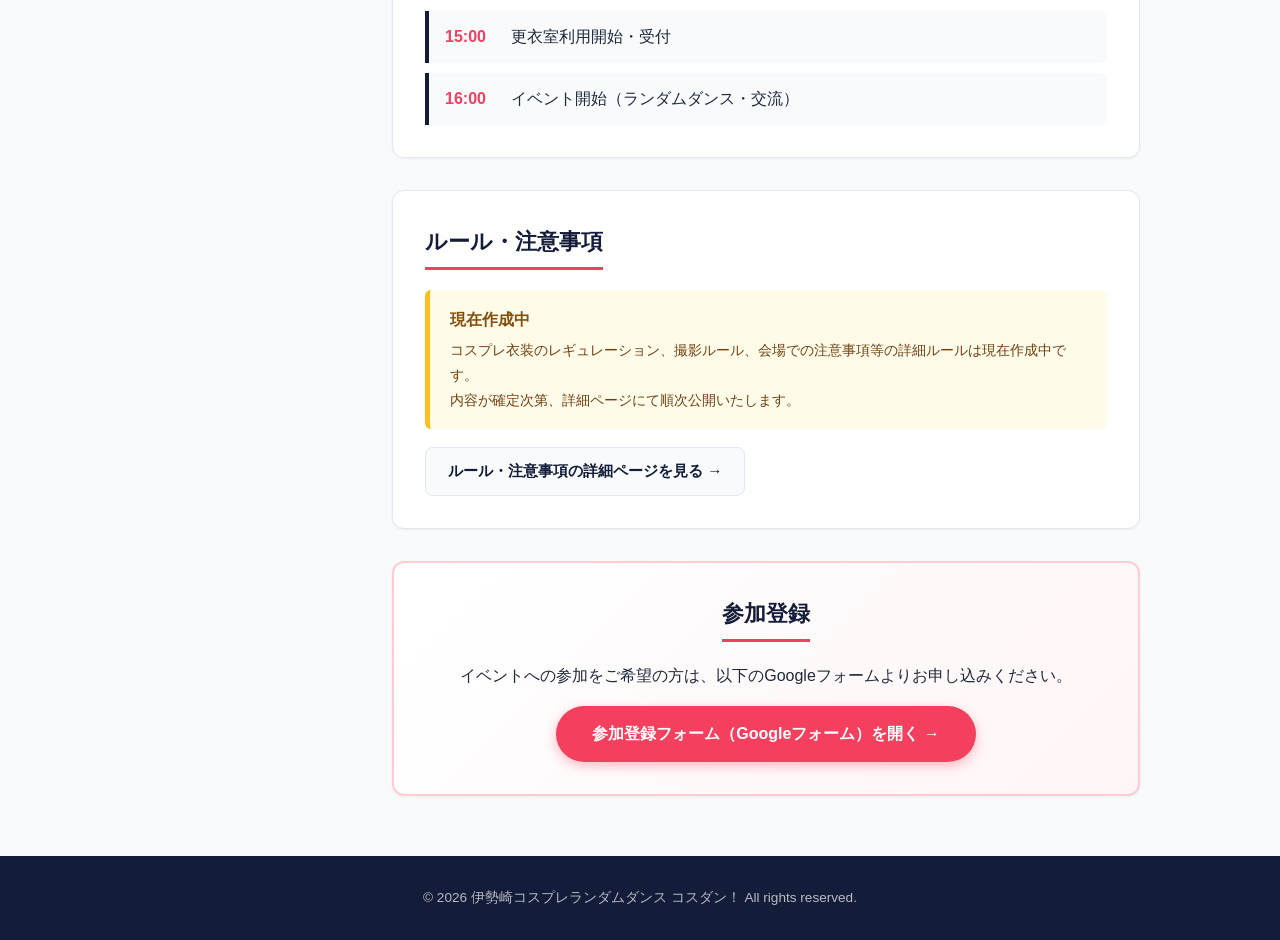
==== commit 4db425d0: "feat: イベント情報の反映、ルール枠組みページの追加、スタイル最適化" ====
--- a/index.html
+++ b/index.html
@@ -4,43 +4,55 @@
 <head>
   <meta charset="UTF-8">
   <meta name="viewport" content="width=device-width, initial-scale=1.0">
-  <title>コスプレ・ランダムダンスイベント ｜ 2026.12.13</title>
-  <meta name="description" content="イベント簡易説明">
+  <title>伊勢崎コスプレランダムダンス コスダン！ ｜ 2026.12.13</title>
+  <meta name="description" content="伊勢崎コスプレランダムダンス「コスダン！」2026年12月13日(日)16時開催！伊勢崎駅前南口広場にてコスプレ・ランダムダンスを楽しむイベントです。">
   <link rel="stylesheet" href="css/style.css">
 </head>
 
 <body>
   <header>
-    <h1>コスプレ・ランダムダンスイベント（名称不明）</h1>
+    <div class="header-inner">
+      <h1>伊勢崎コスプレランダムダンス<br> <span class="title-highlight">コスダン！</span></h1>
+    </div>
   </header>
 
   <div class="layout-container">
     <aside class="sidebar">
       <nav class="side-nav">
         <ul>
-          <li><a href="#date">日時</a></li>
           <li><a href="#about">イベントについて</a></li>
-          <li><a href="#place">場所</a></li>
+          <li><a href="#datetime">日時・場所</a></li>
+          <li><a href="#fee">参加料</a></li>
           <li><a href="#schedule">スケジュール</a></li>
-          <li><a href="#registration">参加登録</a></li>
+          <li><a href="#rules">ルール・注意事項</a></li>
+          <li><a href="#registration" class="nav-cta">参加登録</a></li>
         </ul>
       </nav>
     </aside>
 
     <main>
-      <section id="date">
-        <h2>日時</h2>
-        <p>2026年12月13日（日）16時開始</p>
+      <section id="about">
+        <h2>イベントについて</h2>
+        <p class="lead-text">
+          群馬県伊勢崎市で開催！<br>
+          コスプレとランダムダンスを楽しむ屋外交流イベント<strong>「コスダン！」</strong>です。<br>
+          お気に入りのコスプレで踊ったり、撮影や交流を楽しんだり、みんなで一緒に盛り上がりましょう！
+        </p>
       </section>
 
-      <section id="about">
-        <h2>イベントについて</h2>
-        <p>イベントの詳細な説明をここに記載します。</p>
-      </section>
+      <section id="datetime">
+        <h2>日時・場所</h2>
+        <div class="info-list">
+          <div class="info-item">
+            <span class="info-label">開催日時</span>
+            <span class="info-value"><strong>2026年12月13日（日）16:00 開始</strong>（更衣室利用は15:00〜）</span>
+          </div>
+          <div class="info-item">
+            <span class="info-label">開催場所</span>
+            <span class="info-value"><strong>伊勢崎駅前南口広場</strong>（JR両毛線・東武伊勢崎線「伊勢崎駅」南口すぐ）</span>
+          </div>
+        </div>
 
-      <section id="place">
-        <h2>場所</h2>
-        <p>伊勢崎駅前南口広場</p>
         <div class="map-container">
           <iframe
             src="https://maps.google.com/maps?q=%E4%BC%8A%E5%8B%A2%E5%B4%8E%E9%A7%85%E5%8D%97%E5%8F%A3%E5%BA%83%E5%A0%B4&amp;output=embed"
@@ -50,29 +62,75 @@
         </div>
       </section>
 
+      <section id="fee">
+        <h2>参加料</h2>
+        <div class="fee-grid">
+          <div class="fee-card">
+            <div class="fee-title">コスプレイヤー</div>
+            <div class="fee-price">1,000<span>円</span></div>
+          </div>
+          <div class="fee-card">
+            <div class="fee-title">カメラマン</div>
+            <div class="fee-price">1,000<span>円</span></div>
+          </div>
+        </div>
+
+        <div class="fee-parking">
+          <div class="parking-info">
+            <span class="parking-label">駐車場代
+            </span>
+          </div>
+          <div class="parking-price">500<span>円</span></div>
+        </div>
+      </section>
+
       <section id="schedule">
         <h2>スケジュール</h2>
-        <ul>
-          <li>15:00 - 更衣室利用開始</li>
-          <li>16:00 - イベント開始</li>
+        <ul class="schedule-timeline">
+          <li>
+            <span class="time">15:00</span>
+            <span class="event-desc">更衣室利用開始・受付</span>
+          </li>
+          <li>
+            <span class="time">16:00</span>
+            <span class="event-desc">イベント開始（ランダムダンス・交流）</span>
+          </li>
         </ul>
+      </section>
+
+      <section id="rules">
+        <h2>ルール・注意事項</h2>
+        <div class="notice-box">
+          <p class="notice-title">現在作成中</p>
+          <p class="notice-desc">
+            コスプレ衣装のレギュレーション、撮影ルール、会場での注意事項等の詳細ルールは現在作成中です。<br>
+            内容が確定次第、詳細ページにて順次公開いたします。
+          </p>
+        </div>
+        <div class="rules-link-wrap">
+          <a href="rules.html" class="btn-sub">ルール・注意事項の詳細ページを見る &rarr;</a>
+        </div>
       </section>
 
       <section id="registration">
         <h2>参加登録</h2>
-        <p>参加登録はGoogleフォームにて受け付けます。</p>
-        <a href="あとでGoogleForm" target="_blank" rel="noopener noreferrer">登録フォームへ（Googleフォーム）</a>
+        <p>イベントへの参加をご希望の方は、以下のGoogleフォームよりお申し込みください。</p>
+        <div class="registration-cta">
+          <a href="https://forms.gle/2AnqZEnLps5kyzva7" target="_blank" rel="noopener noreferrer" class="btn-register">
+            参加登録フォーム（Googleフォーム）を開く &rarr;
+          </a>
+        </div>
       </section>
     </main>
   </div>
+
   <footer>
-    <p>&copy; 2026 イベント名. All rights reserved.</p>
+    <p>&copy; 2026 伊勢崎コスプレランダムダンス コスダン！ All rights reserved.</p>
   </footer>
 
   <script>
     const header = document.querySelector('header');
     const handleScroll = () => {
-      // ヒステリシス判定（縮小と復元のしきい値を変えてガタつきを完全防止）
       if (window.scrollY > 50) {
         header.classList.add('scrolled');
       } else if (window.scrollY < 10) {
--- a/css/style.css
+++ b/css/style.css
@@ -1,105 +1,65 @@
 @charset "UTF-8";
 
-/* ==========================================================================
-   CSS変数（カラー・サイズ定義）
-   イベントのテーマカラーやフォントサイズをここでまとめて変更できます
-   ========================================================================== */
+/* --- カラー & 基本変数 --- */
 :root {
-  --primary-color: #2563eb;       /* メインカラー（青系） */
-  --primary-hover: #1d4ed8;       /* ボタンなどのホバー色 */
-  --accent-color: #f59e0b;        /* アクセントカラー（オレンジ系） */
-  --text-main: #1e293b;           /* 主要テキスト色 */
-  --text-muted: #64748b;          /* 補足・薄いテキスト色 */
-  --bg-body: #f8fafc;             /* ページ全体の背景色 */
-  --bg-card: #ffffff;             /* コンテンツカードの背景色 */
-  --border-color: #e2e8f0;        /* 境界線の色 */
-  
-  --font-base: "Helvetica Neue", Arial, "Hiragino Kaku Gothic ProN", "Hiragino Sans", Meiryo, sans-serif;
-  --max-width: 800px;             /* コンテンツの最大横幅 */
-  --radius-sm: 6px;
-  --radius-md: 12px;
-  --shadow-sm: 0 1px 3px rgba(0, 0, 0, 0.08);
-  --shadow-md: 0 4px 6px -1px rgba(0, 0, 0, 0.1), 0 2px 4px -2px rgba(0, 0, 0, 0.05);
-}
-
-/* ==========================================================================
-   リセット & ベーススタイル
-   ========================================================================== */
-*, *::before, *::after {
-  box-sizing: border-box;
-  margin: 0;
-  padding: 0;
-}
-
-html {
-  scroll-behavior: smooth;
-  scroll-padding-top: 70px; /* 固定ヘッダー縮小時の高さ + 余白 */
-}
-
+  --navy: #131c38;
+  --pink: #f43f5e;
+  --pink-hover: #e11d48;
+  --yellow: #fbbf24;
+  --text: #1e293b;
+  --muted: #64748b;
+  --bg: #f8fafc;
+  --card: #ffffff;
+  --border: #e2e8f0;
+}
+
+/* --- ベースリセット --- */
+*, *::before, *::after { box-sizing: border-box; margin: 0; padding: 0; }
+html { scroll-behavior: smooth; scroll-padding-top: 80px; }
 body {
-  font-family: var(--font-base);
-  color: var(--text-main);
-  background-color: var(--bg-body);
-  line-height: 1.7;
-  -webkit-font-smoothing: antialiased;
-  padding-top: 130px; /* 最上部ヘッダーの高さ分の余白（コンテンツ押し出し防止） */
-}
-
-/* ==========================================================================
-   ヘッダー（スクロール連動・画面上部固定）
-   ========================================================================== */
+  font-family: -apple-system, BlinkMacSystemFont, "Segoe UI", Roboto, "Hiragino Sans", sans-serif;
+  color: var(--text);
+  background: var(--bg);
+  line-height: 1.75;
+  padding-top: 150px;
+}
+
+/* --- 固定ヘッダー --- */
 header {
   position: fixed;
-  top: 0;
-  left: 0;
-  width: 100%;
+  top: 0; left: 0; width: 100%;
   z-index: 1000;
-  background: linear-gradient(135deg, #1e3a8a, #2563eb);
-  color: #ffffff;
+  background: linear-gradient(135deg, var(--navy), #202e5b);
+  color: #fff;
   text-align: center;
-  padding: 40px 20px;
-  box-shadow: 0 2px 8px rgba(0, 0, 0, 0.08);
-  transition: padding 0.25s ease, box-shadow 0.25s ease;
-}
-
-header h1 {
-  font-size: 1.8rem;
-  letter-spacing: 0.05em;
-  margin: 0;
-  transition: font-size 0.25s ease;
-}
-
-header p {
-  display: inline-block;
-  background-color: rgba(255, 255, 255, 0.2);
+  padding: 24px 20px;
+  box-shadow: 0 4px 12px rgba(0, 0, 0, 0.15);
+  transition: padding 0.25s ease;
+}
+.header-inner { display: flex; flex-direction: column; align-items: center; gap: 8px; }
+.badge-accent {
+  background: var(--yellow);
+  color: #0f172a;
+  font-size: 0.85rem;
+  font-weight: 800;
   padding: 4px 14px;
   border-radius: 9999px;
-  font-weight: bold;
-  font-size: 1rem;
-  letter-spacing: 0.08em;
-  margin-top: 8px;
-  transition: all 0.25s ease;
-}
-
-/* スクロール時の縮小スタイル */
-header.scrolled {
-  padding: 12px 20px;
-  box-shadow: 0 4px 14px rgba(0, 0, 0, 0.15);
-}
-
-header.scrolled h1 {
-  font-size: 1.15rem;
-}
-
-header.scrolled p {
-  font-size: 0.85rem;
-  padding: 2px 10px;
-  margin-top: 4px;
-}
-
-/* ==========================================================================
-   2カラムレイアウト（左サイドバー & 右メインコンテンツ）
-   ========================================================================== */
+}
+header h1 { font-size: 1.75rem; font-weight: 800; transition: font-size 0.25s ease; }
+.title-highlight {
+  color: var(--yellow); 
+  font-size: 3rem;
+  transition: font-size 0.25s ease;
+}
+
+/* ヘッダースクロール縮小 */
+header.scrolled { padding: 10px 20px; }
+header.scrolled .title-highlight { font-size: 1.25rem; }
+header.scrolled .header-inner { flex-direction: row; justify-content: center; gap: 12px; }
+header.scrolled h1 { font-size: 1.1rem; }
+header.scrolled .badge-accent { font-size: 0.75rem; padding: 2px 8px; }
+
+/* --- レイアウト（2カラム） --- */
 .layout-container {
   max-width: 1040px;
   margin: 40px auto;
@@ -108,216 +68,179 @@
   gap: 32px;
   align-items: flex-start;
 }
-
-/* 左側サイドバー（スクロール追従ナビ） */
-.sidebar {
-  width: 220px;
-  flex-shrink: 0;
-  position: sticky;
-  top: 70px; /* 固定ヘッダー縮小時の高さ + 余白 */
-}
-
-.side-nav ul {
-  list-style: none;
-  display: flex;
-  flex-direction: column;
-  gap: 10px;
-}
-
+.sidebar { width: 220px; flex-shrink: 0; position: sticky; top: 85px; }
+.side-nav ul { list-style: none; display: flex; flex-direction: column; gap: 8px; }
 .side-nav a {
+  display: block;
+  padding: 12px 16px;
+  color: var(--text);
+  text-decoration: none;
+  font-weight: bold;
+  font-size: 0.95rem;
+  background: var(--card);
+  border: 1px solid var(--border);
+  border-radius: 8px;
+  transition: all 0.2s ease;
+}
+.side-nav a:hover { background: var(--navy); color: #fff; border-color: var(--navy); transform: translateX(4px); }
+.side-nav a.nav-cta { background: #fff1f2; border-color: #fecdd3; color: var(--pink-hover); }
+.side-nav a.nav-cta:hover { background: var(--pink); color: #fff; }
+.side-nav a.nav-back { background: #eff6ff; border-color: #bfdbfe; color: #1d4ed8; }
+.side-nav a.nav-back:hover { background: #2563eb; border-color: #2563eb; color: #fff; }
+
+/* --- メインコンテンツ --- */
+main { flex: 1; min-width: 0; display: flex; flex-direction: column; gap: 32px; }
+section {
+  background: var(--card);
+  padding: 32px;
+  border-radius: 12px;
+  border: 1px solid var(--border);
+  box-shadow: 0 1px 3px rgba(0, 0, 0, 0.05);
+}
+section h2 {
+  font-size: 1.35rem;
+  color: var(--navy);
+  margin-bottom: 20px;
+  padding-bottom: 6px;
+  border-bottom: 3px solid var(--pink);
+  display: inline-block;
+}
+
+/* 日時・場所 */
+.info-list { display: flex; flex-direction: column; gap: 12px; margin-bottom: 20px; }
+.info-item {
+  display: flex;
+  align-items: baseline;
+  gap: 14px;
+  padding: 12px 16px;
+  background: var(--bg);
+  border-left: 4px solid var(--navy);
+  border-radius: 6px;
+}
+.info-label {
+  font-size: 0.85rem;
+  font-weight: bold;
+  background: #e2e8f0;
+  padding: 2px 8px;
+  border-radius: 4px;
+  white-space: nowrap;
+}
+
+/* Googleマップ */
+.map-container { width: 100%; border-radius: 10px; overflow: hidden; border: 1px solid var(--border); }
+.map-container iframe { width: 100%; aspect-ratio: 16 / 9; min-height: 280px; display: block; }
+
+/* 参加料カード */
+.fee-grid { display: grid; grid-template-columns: repeat(auto-fit, minmax(220px, 1fr)); gap: 16px; margin-bottom: 14px; }
+.fee-card { background: #fff5f6; border: 1.5px solid #fecdd3; border-radius: 12px; padding: 22px 20px; text-align: center; }
+.fee-title { font-weight: bold; color: var(--navy); font-size: 1.1rem; }
+.fee-price { font-size: 2.2rem; font-weight: 800; color: var(--pink); margin: 6px 0; }
+.fee-price span { font-size: 0.95rem; font-weight: normal; margin-left: 2px; }
+.fee-desc { font-size: 0.85rem; color: var(--muted); }
+
+/* 駐車場（小さめの別枠） */
+.fee-parking {
   display: flex;
   align-items: center;
+  justify-content: space-between;
+  background: var(--bg);
+  border: 1px solid var(--border);
+  border-radius: 8px;
   padding: 12px 18px;
-  color: var(--text-main);
+}
+.parking-info { display: flex; align-items: baseline; gap: 10px; }
+.parking-label { font-weight: bold; font-size: 0.9rem; color: var(--navy); }
+.parking-desc { font-size: 0.8rem; color: var(--muted); }
+.parking-price { font-weight: 800; font-size: 1.25rem; color: var(--text); }
+.parking-price span { font-size: 0.85rem; font-weight: normal; margin-left: 2px; }
+
+/* スケジュール */
+.schedule-timeline { list-style: none; display: flex; flex-direction: column; gap: 10px; }
+.schedule-timeline li {
+  display: flex;
+  gap: 16px;
+  padding: 12px 16px;
+  background: var(--bg);
+  border-left: 4px solid var(--navy);
+  border-radius: 0 6px 6px 0;
+}
+.schedule-timeline .time { font-weight: 800; color: var(--pink); min-width: 50px; }
+
+/* ルール告知 & 枠 */
+.notice-box { background: #fefce8; border-left: 5px solid var(--yellow); border-radius: 6px; padding: 16px 20px; }
+.notice-title { font-weight: bold; color: #854d0e; margin-bottom: 4px; }
+.notice-desc { font-size: 0.9rem; color: #713f12; }
+.rules-link-wrap { margin-top: 18px; }
+.btn-sub {
+  display: inline-block;
+  padding: 10px 22px;
+  background: var(--bg);
+  border: 1.5px solid var(--border);
+  color: var(--navy);
   text-decoration: none;
   font-weight: bold;
   font-size: 0.95rem;
-  border-radius: var(--radius-sm);
-  background-color: var(--bg-card);
-  border: 1px solid var(--border-color);
-  box-shadow: var(--shadow-sm);
+  border-radius: 8px;
   transition: all 0.2s ease;
 }
-
-.side-nav a:hover {
-  background-color: var(--primary-color);
-  color: #ffffff;
-  border-color: var(--primary-color);
-  transform: translateX(4px);
-}
-
-/* メインコンテンツエリア（右側） */
-main {
-  flex: 1;
-  min-width: 0;
-  display: flex;
-  flex-direction: column;
-  gap: 32px;
-}
-
-/* セクションカード共通 */
-section {
-  background-color: var(--bg-card);
-  padding: 32px;
-  border-radius: var(--radius-md);
-  box-shadow: var(--shadow-sm);
-  border: 1px solid var(--border-color);
-}
-
-section h2 {
-  font-size: 1.4rem;
-  color: var(--text-main);
-  margin-bottom: 16px;
-  padding-bottom: 8px;
-  border-bottom: 2px solid var(--primary-color);
+.btn-sub:hover {
+  background: var(--navy);
+  color: #fff;
+  border-color: var(--navy);
+}
+.rule-placeholder {
+  color: var(--muted);
+  font-style: italic;
+  background: var(--bg);
+  padding: 16px;
+  border-radius: 8px;
+  border: 1px dashed var(--border);
+}
+
+/* 参加登録 (CTA) */
+#registration { text-align: center; background: linear-gradient(135deg, #fff, #fff5f6); border: 2px solid #fecdd3; }
+.btn-register {
   display: inline-block;
-}
-
-/* ==========================================================================
-   スケジュールセクション
-   ========================================================================== */
-#schedule ul {
-  list-style: none;
-  display: flex;
-  flex-direction: column;
-  gap: 12px;
-  margin-top: 8px;
-}
-
-#schedule li {
-  padding: 12px 16px;
-  background-color: var(--bg-body);
-  border-left: 4px solid var(--primary-color);
-  border-radius: 0 var(--radius-sm) var(--radius-sm) 0;
-  font-size: 0.95rem;
-}
-
-/* ==========================================================================
-   場所・Googleマップ
-   ========================================================================== */
-.map-container {
-  width: 100%;
   margin-top: 16px;
-  border-radius: var(--radius-md);
-  overflow: hidden;
-  box-shadow: var(--shadow-sm);
-  border: 1px solid var(--border-color);
-}
-
-.map-container iframe {
-  width: 100%;
-  aspect-ratio: 16 / 9;
-  min-height: 300px;
-  display: block;
-}
-
-/* ==========================================================================
-   参加登録セクション (CTA)
-   ========================================================================== */
-#registration {
-  text-align: center;
-  background: linear-gradient(to bottom, #ffffff, #f1f5f9);
-}
-
-#registration p {
-  margin-bottom: 20px;
-  color: var(--text-muted);
-}
-
-#registration a {
-  display: inline-block;
-  background-color: var(--primary-color);
-  color: #ffffff;
+  background: var(--pink);
+  color: #fff;
   text-decoration: none;
   font-weight: bold;
-  padding: 14px 40px;
+  font-size: 1rem;
+  padding: 14px 36px;
   border-radius: 9999px;
-  box-shadow: var(--shadow-md);
-  transition: all 0.2s ease-in-out;
-}
-
-#registration a:hover {
-  background-color: var(--primary-hover);
-  transform: translateY(-2px);
-  box-shadow: 0 6px 12px rgba(37, 99, 235, 0.25);
-}
-
-/* ==========================================================================
-   フッター
-   ========================================================================== */
+  box-shadow: 0 4px 12px rgba(244, 63, 94, 0.35);
+  transition: all 0.2s ease;
+}
+.btn-register:hover { background: var(--pink-hover); transform: translateY(-2px); }
+
+/* フッター */
 footer {
   text-align: center;
-  padding: 30px 20px 40px;
-  color: var(--text-muted);
+  padding: 30px 20px;
+  background: var(--navy);
+  color: rgba(255, 255, 255, 0.7);
   font-size: 0.85rem;
-}
-
-/* ==========================================================================
-   レスポンシブ対応（タブレット・スマートフォン表示）
-   ========================================================================== */
+  margin-top: 60px;
+}
+
+/* --- レスポンシブ（スマホ・タブレット） --- */
 @media (max-width: 768px) {
-  .layout-container {
-    flex-direction: column;
-    margin: 24px auto;
-    gap: 24px;
-  }
-
-  .sidebar {
-    width: 100%;
-    position: static;
-  }
-
-  .side-nav ul {
-    flex-direction: row;
-    flex-wrap: wrap;
-    gap: 8px;
-  }
-
-  .side-nav li {
-    flex: 1 1 calc(50% - 4px);
-    min-width: 130px;
-  }
-
-  .side-nav a {
-    justify-content: center;
-    padding: 10px 12px;
-    font-size: 0.9rem;
-  }
-
-  .side-nav a:hover {
-    transform: none;
-  }
-}
-
-@media (max-width: 640px) {
-  body {
-    padding-top: 100px;
-  }
-
-  header {
-    padding: 24px 16px;
-  }
-
-  header h1 {
-    font-size: 1.2rem;
-  }
-
-  header.scrolled {
-    padding: 12px 14px;
-  }
-
-  header.scrolled h1 {
-    font-size: 1.05rem;
-  }
-
-  section {
-    padding: 24px 18px;
-  }
-
-  #registration a {
-    display: block;
-    width: 100%;
-    padding: 14px 20px;
-  }
-}
-
+  body { padding-top: 120px; }
+  header { padding: 18px 16px; }
+  header h1 { font-size: 1.25rem; }
+  header.scrolled { padding: 10px 14px; }
+  header.scrolled h1 { font-size: 1rem; }
+
+  .layout-container { flex-direction: column; margin: 20px auto; gap: 20px; }
+  .sidebar { width: 100%; position: static; }
+  .side-nav ul { flex-direction: row; flex-wrap: wrap; gap: 6px; }
+  .side-nav li { flex: 1 1 calc(50% - 4px); min-width: 120px; }
+  .side-nav a { text-align: center; padding: 10px 8px; font-size: 0.85rem; }
+  .side-nav a:hover { transform: none; }
+
+  section { padding: 20px 16px; }
+  .fee-parking { flex-direction: column; align-items: flex-start; gap: 4px; }
+  .info-item { flex-direction: column; gap: 4px; }
+  .btn-register { display: block; width: 100%; }
+}
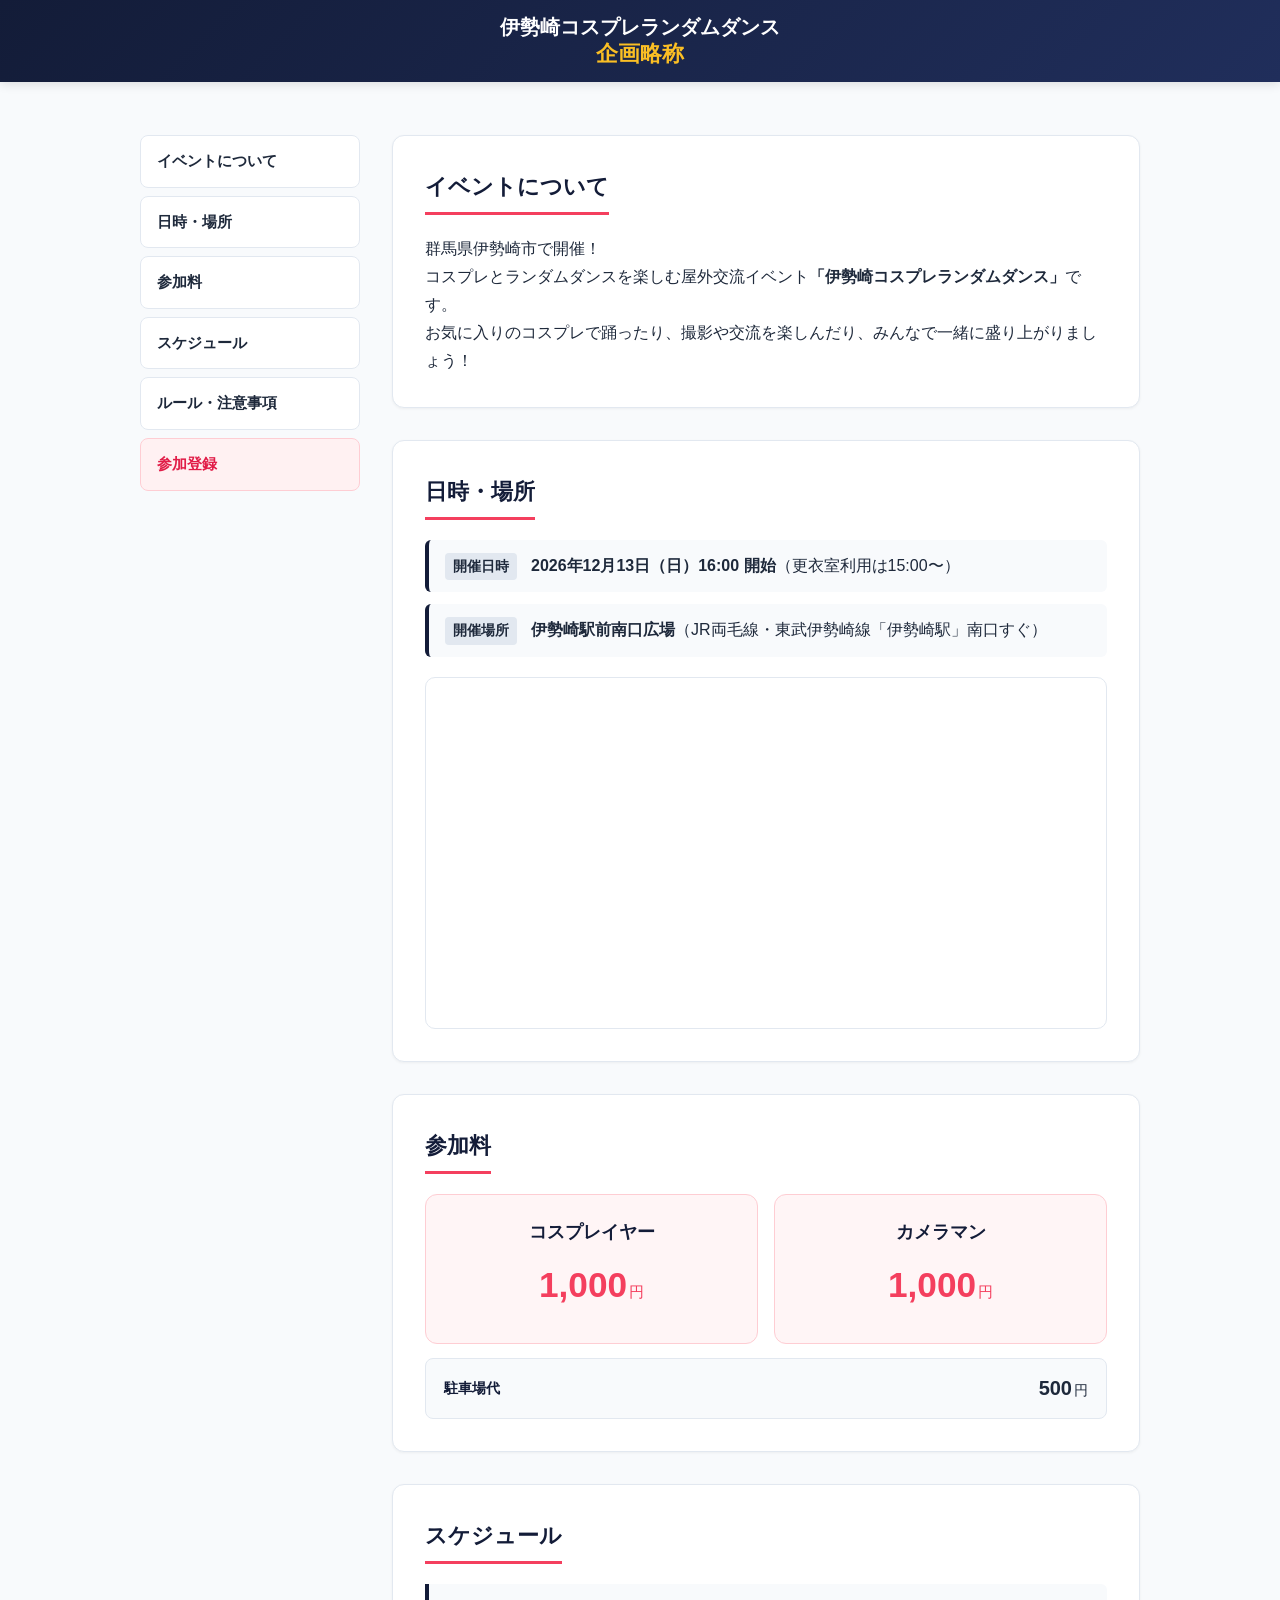
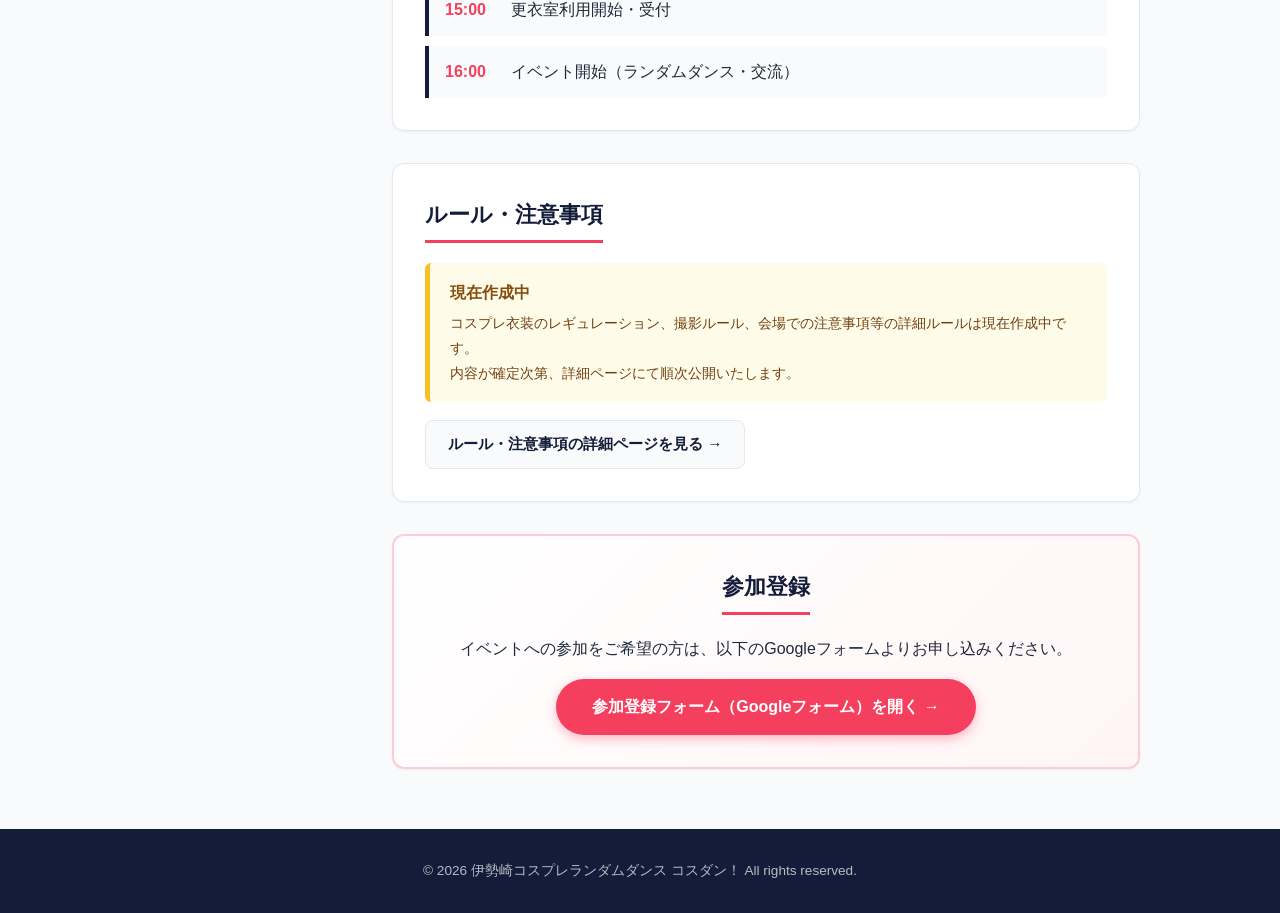
==== commit 83e6affd: "名前がコスダンじゃなくなったらしいので暫定処理" ====
--- a/index.html
+++ b/index.html
@@ -4,15 +4,15 @@
 <head>
   <meta charset="UTF-8">
   <meta name="viewport" content="width=device-width, initial-scale=1.0">
-  <title>伊勢崎コスプレランダムダンス コスダン！ ｜ 2026.12.13</title>
-  <meta name="description" content="伊勢崎コスプレランダムダンス「コスダン！」2026年12月13日(日)16時開催！伊勢崎駅前南口広場にてコスプレ・ランダムダンスを楽しむイベントです。">
+  <title>伊勢崎コスプレランダムダンス｜ 2026.12.13</title>
+  <meta name="description" content="伊勢崎コスプレランダムダンスー2026年12月13日(日)16時開催ー伊勢崎駅前南口広場にてコスプレ・ランダムダンスを楽しむイベントです。">
   <link rel="stylesheet" href="css/style.css">
 </head>
 
 <body>
   <header>
     <div class="header-inner">
-      <h1>伊勢崎コスプレランダムダンス<br> <span class="title-highlight">コスダン！</span></h1>
+      <h1>伊勢崎コスプレランダムダンス<br> <span class="title-highlight">企画略称</span></h1>
     </div>
   </header>
 
@@ -35,7 +35,7 @@
         <h2>イベントについて</h2>
         <p class="lead-text">
           群馬県伊勢崎市で開催！<br>
-          コスプレとランダムダンスを楽しむ屋外交流イベント<strong>「コスダン！」</strong>です。<br>
+          コスプレとランダムダンスを楽しむ屋外交流イベント<strong>「伊勢崎コスプレランダムダンス」</strong>です。<br>
           お気に入りのコスプレで踊ったり、撮影や交流を楽しんだり、みんなで一緒に盛り上がりましょう！
         </p>
       </section>
@@ -127,19 +127,6 @@
   <footer>
     <p>&copy; 2026 伊勢崎コスプレランダムダンス コスダン！ All rights reserved.</p>
   </footer>
-
-  <script>
-    const header = document.querySelector('header');
-    const handleScroll = () => {
-      if (window.scrollY > 50) {
-        header.classList.add('scrolled');
-      } else if (window.scrollY < 10) {
-        header.classList.remove('scrolled');
-      }
-    };
-    window.addEventListener('scroll', handleScroll, { passive: true });
-    handleScroll();
-  </script>
 </body>
 
 </html>
--- a/css/style.css
+++ b/css/style.css
@@ -21,10 +21,10 @@
   color: var(--text);
   background: var(--bg);
   line-height: 1.75;
-  padding-top: 150px;
-}
-
-/* --- 固定ヘッダー --- */
+  padding-top: 95px;
+}
+
+/* --- 固定ヘッダー（シンプル固定） --- */
 header {
   position: fixed;
   top: 0; left: 0; width: 100%;
@@ -32,32 +32,24 @@
   background: linear-gradient(135deg, var(--navy), #202e5b);
   color: #fff;
   text-align: center;
-  padding: 24px 20px;
-  box-shadow: 0 4px 12px rgba(0, 0, 0, 0.15);
-  transition: padding 0.25s ease;
-}
-.header-inner { display: flex; flex-direction: column; align-items: center; gap: 8px; }
-.badge-accent {
-  background: var(--yellow);
-  color: #0f172a;
-  font-size: 0.85rem;
+  padding: 14px 20px;
+  box-shadow: 0 2px 10px rgba(0, 0, 0, 0.12);
+}
+.header-inner {
+  display: flex;
+  justify-content: center;
+  align-items: center;
+  gap: 12px;
+}
+header h1 {
+  font-size: 1.25rem;
   font-weight: 800;
-  padding: 4px 14px;
-  border-radius: 9999px;
-}
-header h1 { font-size: 1.75rem; font-weight: 800; transition: font-size 0.25s ease; }
+  line-height: 1.3;
+}
 .title-highlight {
-  color: var(--yellow); 
-  font-size: 3rem;
-  transition: font-size 0.25s ease;
-}
-
-/* ヘッダースクロール縮小 */
-header.scrolled { padding: 10px 20px; }
-header.scrolled .title-highlight { font-size: 1.25rem; }
-header.scrolled .header-inner { flex-direction: row; justify-content: center; gap: 12px; }
-header.scrolled h1 { font-size: 1.1rem; }
-header.scrolled .badge-accent { font-size: 0.75rem; padding: 2px 8px; }
+  color: var(--yellow);
+  font-size: 1.35rem;
+}
 
 /* --- レイアウト（2カラム） --- */
 .layout-container {
@@ -226,13 +218,12 @@
 
 /* --- レスポンシブ（スマホ・タブレット） --- */
 @media (max-width: 768px) {
-  body { padding-top: 120px; }
-  header { padding: 18px 16px; }
-  header h1 { font-size: 1.25rem; }
-  header.scrolled { padding: 10px 14px; }
-  header.scrolled h1 { font-size: 1rem; }
-
-  .layout-container { flex-direction: column; margin: 20px auto; gap: 20px; }
+  body { padding-top: 85px; }
+  header { padding: 12px 14px; }
+  header h1 { font-size: 1.05rem; line-height: 1.3; }
+  .title-highlight { font-size: 1.15rem; }
+
+  .layout-container { flex-direction: column; margin: 12px auto; gap: 16px; }
   .sidebar { width: 100%; position: static; }
   .side-nav ul { flex-direction: row; flex-wrap: wrap; gap: 6px; }
   .side-nav li { flex: 1 1 calc(50% - 4px); min-width: 120px; }
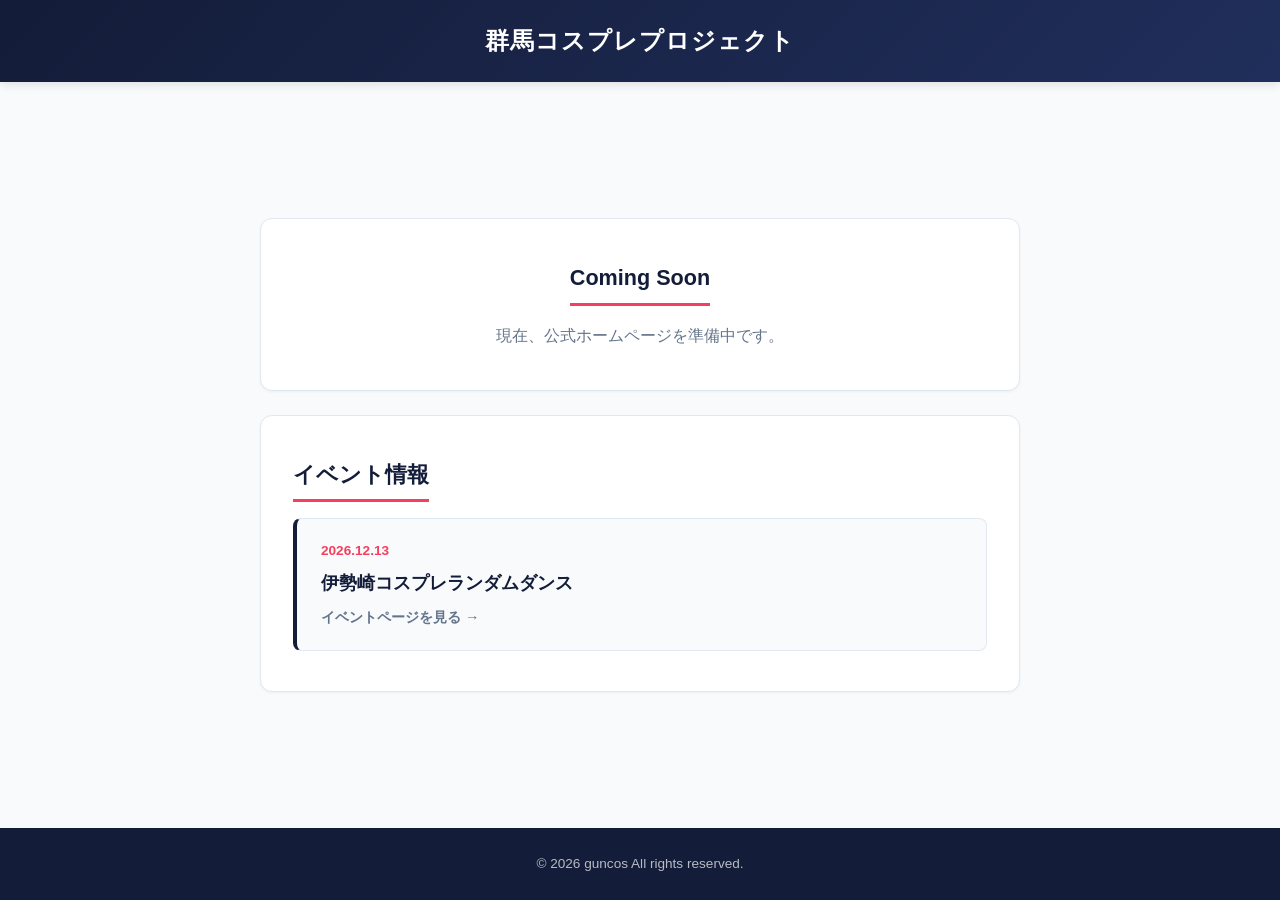
==== commit 3e0aaede: "組織ホームページに変更" ====
--- a/index.html
+++ b/index.html
@@ -4,129 +4,41 @@
 <head>
   <meta charset="UTF-8">
   <meta name="viewport" content="width=device-width, initial-scale=1.0">
-  <title>伊勢崎コスプレランダムダンス｜ 2026.12.13</title>
-  <meta name="description" content="伊勢崎コスプレランダムダンスー2026年12月13日(日)16時開催ー伊勢崎駅前南口広場にてコスプレ・ランダムダンスを楽しむイベントです。">
+  <title>群馬コスプレプロジェクト</title>
+  <meta name="description" content="群馬コスプレプロジェクト の公式ホームページです。">
   <link rel="stylesheet" href="css/style.css">
 </head>
 
 <body>
   <header>
     <div class="header-inner">
-      <h1>伊勢崎コスプレランダムダンス<br> <span class="title-highlight">企画略称</span></h1>
+      <h1>群馬コスプレプロジェクト</h1>
     </div>
   </header>
 
-  <div class="layout-container">
-    <aside class="sidebar">
-      <nav class="side-nav">
-        <ul>
-          <li><a href="#about">イベントについて</a></li>
-          <li><a href="#datetime">日時・場所</a></li>
-          <li><a href="#fee">参加料</a></li>
-          <li><a href="#schedule">スケジュール</a></li>
-          <li><a href="#rules">ルール・注意事項</a></li>
-          <li><a href="#registration" class="nav-cta">参加登録</a></li>
-        </ul>
-      </nav>
-    </aside>
+  <main class="container">
+    <section class="coming-soon">
+      <h2>Coming Soon</h2>
+      <p>現在、公式ホームページを準備中です。</p>
+    </section>
 
-    <main>
-      <section id="about">
-        <h2>イベントについて</h2>
-        <p class="lead-text">
-          群馬県伊勢崎市で開催！<br>
-          コスプレとランダムダンスを楽しむ屋外交流イベント<strong>「伊勢崎コスプレランダムダンス」</strong>です。<br>
-          お気に入りのコスプレで踊ったり、撮影や交流を楽しんだり、みんなで一緒に盛り上がりましょう！
-        </p>
-      </section>
-
-      <section id="datetime">
-        <h2>日時・場所</h2>
-        <div class="info-list">
-          <div class="info-item">
-            <span class="info-label">開催日時</span>
-            <span class="info-value"><strong>2026年12月13日（日）16:00 開始</strong>（更衣室利用は15:00〜）</span>
-          </div>
-          <div class="info-item">
-            <span class="info-label">開催場所</span>
-            <span class="info-value"><strong>伊勢崎駅前南口広場</strong>（JR両毛線・東武伊勢崎線「伊勢崎駅」南口すぐ）</span>
-          </div>
-        </div>
-
-        <div class="map-container">
-          <iframe
-            src="https://maps.google.com/maps?q=%E4%BC%8A%E5%8B%A2%E5%B4%8E%E9%A7%85%E5%8D%97%E5%8F%A3%E5%BA%83%E5%A0%B4&amp;output=embed"
-            width="100%" height="350" style="border:0;" allowfullscreen="" loading="lazy"
-            referrerpolicy="no-referrer-when-downgrade">
-          </iframe>
-        </div>
-      </section>
-
-      <section id="fee">
-        <h2>参加料</h2>
-        <div class="fee-grid">
-          <div class="fee-card">
-            <div class="fee-title">コスプレイヤー</div>
-            <div class="fee-price">1,000<span>円</span></div>
-          </div>
-          <div class="fee-card">
-            <div class="fee-title">カメラマン</div>
-            <div class="fee-price">1,000<span>円</span></div>
-          </div>
-        </div>
-
-        <div class="fee-parking">
-          <div class="parking-info">
-            <span class="parking-label">駐車場代
-            </span>
-          </div>
-          <div class="parking-price">500<span>円</span></div>
-        </div>
-      </section>
-
-      <section id="schedule">
-        <h2>スケジュール</h2>
-        <ul class="schedule-timeline">
-          <li>
-            <span class="time">15:00</span>
-            <span class="event-desc">更衣室利用開始・受付</span>
-          </li>
-          <li>
-            <span class="time">16:00</span>
-            <span class="event-desc">イベント開始（ランダムダンス・交流）</span>
-          </li>
-        </ul>
-      </section>
-
-      <section id="rules">
-        <h2>ルール・注意事項</h2>
-        <div class="notice-box">
-          <p class="notice-title">現在作成中</p>
-          <p class="notice-desc">
-            コスプレ衣装のレギュレーション、撮影ルール、会場での注意事項等の詳細ルールは現在作成中です。<br>
-            内容が確定次第、詳細ページにて順次公開いたします。
-          </p>
-        </div>
-        <div class="rules-link-wrap">
-          <a href="rules.html" class="btn-sub">ルール・注意事項の詳細ページを見る &rarr;</a>
-        </div>
-      </section>
-
-      <section id="registration">
-        <h2>参加登録</h2>
-        <p>イベントへの参加をご希望の方は、以下のGoogleフォームよりお申し込みください。</p>
-        <div class="registration-cta">
-          <a href="https://forms.gle/2AnqZEnLps5kyzva7" target="_blank" rel="noopener noreferrer" class="btn-register">
-            参加登録フォーム（Googleフォーム）を開く &rarr;
+    <section class="events">
+      <h2>イベント情報</h2>
+      <ul class="event-list">
+        <li>
+          <a href="http://guncos.jp/isesaki-rundomdance" class="event-card">
+            <div class="event-meta">2026.12.13</div>
+            <div class="event-title">伊勢崎コスプレランダムダンス</div>
+            <div class="event-arrow">イベントページを見る &rarr;</div>
           </a>
-        </div>
-      </section>
-    </main>
-  </div>
+        </li>
+      </ul>
+    </section>
+  </main>
 
   <footer>
-    <p>&copy; 2026 伊勢崎コスプレランダムダンス コスダン！ All rights reserved.</p>
+    <p>&copy; 2026 guncos All rights reserved.</p>
   </footer>
 </body>
 
-</html>+</html>
--- a/css/style.css
+++ b/css/style.css
@@ -4,8 +4,6 @@
 :root {
   --navy: #131c38;
   --pink: #f43f5e;
-  --pink-hover: #e11d48;
-  --yellow: #fbbf24;
   --text: #1e293b;
   --muted: #64748b;
   --bg: #f8fafc;
@@ -14,224 +12,151 @@
 }
 
 /* --- ベースリセット --- */
-*, *::before, *::after { box-sizing: border-box; margin: 0; padding: 0; }
-html { scroll-behavior: smooth; scroll-padding-top: 80px; }
+*, *::before, *::after {
+  box-sizing: border-box;
+  margin: 0;
+  padding: 0;
+}
+
+html {
+  scroll-behavior: smooth;
+}
+
 body {
   font-family: -apple-system, BlinkMacSystemFont, "Segoe UI", Roboto, "Hiragino Sans", sans-serif;
   color: var(--text);
   background: var(--bg);
   line-height: 1.75;
-  padding-top: 95px;
+  min-height: 100vh;
+  display: flex;
+  flex-direction: column;
 }
 
-/* --- 固定ヘッダー（シンプル固定） --- */
+/* --- ヘッダー --- */
 header {
-  position: fixed;
-  top: 0; left: 0; width: 100%;
-  z-index: 1000;
   background: linear-gradient(135deg, var(--navy), #202e5b);
   color: #fff;
   text-align: center;
-  padding: 14px 20px;
+  padding: 20px;
   box-shadow: 0 2px 10px rgba(0, 0, 0, 0.12);
 }
+
 .header-inner {
-  display: flex;
-  justify-content: center;
-  align-items: center;
-  gap: 12px;
-}
-header h1 {
-  font-size: 1.25rem;
-  font-weight: 800;
-  line-height: 1.3;
-}
-.title-highlight {
-  color: var(--yellow);
-  font-size: 1.35rem;
+  max-width: 1040px;
+  margin: 0 auto;
 }
 
-/* --- レイアウト（2カラム） --- */
-.layout-container {
-  max-width: 1040px;
-  margin: 40px auto;
+header h1 {
+  font-size: 1.5rem;
+  font-weight: 800;
+  letter-spacing: 0.04em;
+}
+
+/* --- メインコンテンツ --- */
+main.container {
+  flex: 1;
+  width: 100%;
+  max-width: 800px;
+  margin: 48px auto;
   padding: 0 20px;
   display: flex;
-  gap: 32px;
-  align-items: flex-start;
+  flex-direction: column;
+  justify-content: center;
+  gap: 24px;
 }
-.sidebar { width: 220px; flex-shrink: 0; position: sticky; top: 85px; }
-.side-nav ul { list-style: none; display: flex; flex-direction: column; gap: 8px; }
-.side-nav a {
-  display: block;
-  padding: 12px 16px;
-  color: var(--text);
-  text-decoration: none;
-  font-weight: bold;
-  font-size: 0.95rem;
-  background: var(--card);
-  border: 1px solid var(--border);
-  border-radius: 8px;
-  transition: all 0.2s ease;
-}
-.side-nav a:hover { background: var(--navy); color: #fff; border-color: var(--navy); transform: translateX(4px); }
-.side-nav a.nav-cta { background: #fff1f2; border-color: #fecdd3; color: var(--pink-hover); }
-.side-nav a.nav-cta:hover { background: var(--pink); color: #fff; }
-.side-nav a.nav-back { background: #eff6ff; border-color: #bfdbfe; color: #1d4ed8; }
-.side-nav a.nav-back:hover { background: #2563eb; border-color: #2563eb; color: #fff; }
 
-/* --- メインコンテンツ --- */
-main { flex: 1; min-width: 0; display: flex; flex-direction: column; gap: 32px; }
 section {
   background: var(--card);
-  padding: 32px;
+  padding: 40px 32px;
   border-radius: 12px;
   border: 1px solid var(--border);
   box-shadow: 0 1px 3px rgba(0, 0, 0, 0.05);
 }
+
 section h2 {
   font-size: 1.35rem;
   color: var(--navy);
-  margin-bottom: 20px;
+  margin-bottom: 16px;
   padding-bottom: 6px;
   border-bottom: 3px solid var(--pink);
   display: inline-block;
 }
 
-/* 日時・場所 */
-.info-list { display: flex; flex-direction: column; gap: 12px; margin-bottom: 20px; }
-.info-item {
-  display: flex;
-  align-items: baseline;
-  gap: 14px;
-  padding: 12px 16px;
-  background: var(--bg);
-  border-left: 4px solid var(--navy);
-  border-radius: 6px;
-}
-.info-label {
-  font-size: 0.85rem;
-  font-weight: bold;
-  background: #e2e8f0;
-  padding: 2px 8px;
-  border-radius: 4px;
-  white-space: nowrap;
+.coming-soon {
+  text-align: center;
 }
 
-/* Googleマップ */
-.map-container { width: 100%; border-radius: 10px; overflow: hidden; border: 1px solid var(--border); }
-.map-container iframe { width: 100%; aspect-ratio: 16 / 9; min-height: 280px; display: block; }
+.coming-soon p {
+  color: var(--muted);
+}
 
-/* 参加料カード */
-.fee-grid { display: grid; grid-template-columns: repeat(auto-fit, minmax(220px, 1fr)); gap: 16px; margin-bottom: 14px; }
-.fee-card { background: #fff5f6; border: 1.5px solid #fecdd3; border-radius: 12px; padding: 22px 20px; text-align: center; }
-.fee-title { font-weight: bold; color: var(--navy); font-size: 1.1rem; }
-.fee-price { font-size: 2.2rem; font-weight: 800; color: var(--pink); margin: 6px 0; }
-.fee-price span { font-size: 0.95rem; font-weight: normal; margin-left: 2px; }
-.fee-desc { font-size: 0.85rem; color: var(--muted); }
+/* --- イベント一覧 --- */
+.event-list {
+  list-style: none;
+  display: flex;
+  flex-direction: column;
+  gap: 12px;
+}
 
-/* 駐車場（小さめの別枠） */
-.fee-parking {
-  display: flex;
-  align-items: center;
-  justify-content: space-between;
-  background: var(--bg);
-  border: 1px solid var(--border);
-  border-radius: 8px;
-  padding: 12px 18px;
-}
-.parking-info { display: flex; align-items: baseline; gap: 10px; }
-.parking-label { font-weight: bold; font-size: 0.9rem; color: var(--navy); }
-.parking-desc { font-size: 0.8rem; color: var(--muted); }
-.parking-price { font-weight: 800; font-size: 1.25rem; color: var(--text); }
-.parking-price span { font-size: 0.85rem; font-weight: normal; margin-left: 2px; }
-
-/* スケジュール */
-.schedule-timeline { list-style: none; display: flex; flex-direction: column; gap: 10px; }
-.schedule-timeline li {
-  display: flex;
-  gap: 16px;
-  padding: 12px 16px;
-  background: var(--bg);
-  border-left: 4px solid var(--navy);
-  border-radius: 0 6px 6px 0;
-}
-.schedule-timeline .time { font-weight: 800; color: var(--pink); min-width: 50px; }
-
-/* ルール告知 & 枠 */
-.notice-box { background: #fefce8; border-left: 5px solid var(--yellow); border-radius: 6px; padding: 16px 20px; }
-.notice-title { font-weight: bold; color: #854d0e; margin-bottom: 4px; }
-.notice-desc { font-size: 0.9rem; color: #713f12; }
-.rules-link-wrap { margin-top: 18px; }
-.btn-sub {
-  display: inline-block;
-  padding: 10px 22px;
+.event-card {
+  display: block;
+  padding: 20px 24px;
   background: var(--bg);
   border: 1.5px solid var(--border);
-  color: var(--navy);
+  border-left: 4px solid var(--navy);
+  border-radius: 8px;
   text-decoration: none;
-  font-weight: bold;
-  font-size: 0.95rem;
-  border-radius: 8px;
+  color: var(--text);
   transition: all 0.2s ease;
 }
-.btn-sub:hover {
-  background: var(--navy);
-  color: #fff;
-  border-color: var(--navy);
-}
-.rule-placeholder {
-  color: var(--muted);
-  font-style: italic;
-  background: var(--bg);
-  padding: 16px;
-  border-radius: 8px;
-  border: 1px dashed var(--border);
+
+.event-card:hover {
+  border-color: var(--pink);
+  border-left-color: var(--pink);
+  background: #fff5f6;
+  transform: translateY(-2px);
 }
 
-/* 参加登録 (CTA) */
-#registration { text-align: center; background: linear-gradient(135deg, #fff, #fff5f6); border: 2px solid #fecdd3; }
-.btn-register {
-  display: inline-block;
-  margin-top: 16px;
-  background: var(--pink);
-  color: #fff;
-  text-decoration: none;
-  font-weight: bold;
-  font-size: 1rem;
-  padding: 14px 36px;
-  border-radius: 9999px;
-  box-shadow: 0 4px 12px rgba(244, 63, 94, 0.35);
-  transition: all 0.2s ease;
+.event-meta {
+  font-size: 0.85rem;
+  font-weight: 700;
+  color: var(--pink);
+  margin-bottom: 4px;
 }
-.btn-register:hover { background: var(--pink-hover); transform: translateY(-2px); }
 
-/* フッター */
+.event-title {
+  font-size: 1.15rem;
+  font-weight: 800;
+  color: var(--navy);
+  margin-bottom: 6px;
+}
+
+.event-arrow {
+  font-size: 0.9rem;
+  font-weight: 700;
+  color: var(--muted);
+}
+
+.event-card:hover .event-arrow {
+  color: var(--pink);
+}
+
+/* --- フッター --- */
 footer {
   text-align: center;
-  padding: 30px 20px;
+  padding: 24px 20px;
   background: var(--navy);
   color: rgba(255, 255, 255, 0.7);
   font-size: 0.85rem;
-  margin-top: 60px;
 }
 
-/* --- レスポンシブ（スマホ・タブレット） --- */
+/* --- レスポンシブ --- */
 @media (max-width: 768px) {
-  body { padding-top: 85px; }
-  header { padding: 12px 14px; }
-  header h1 { font-size: 1.05rem; line-height: 1.3; }
-  .title-highlight { font-size: 1.15rem; }
+  main.container {
+    margin: 24px auto;
+  }
 
-  .layout-container { flex-direction: column; margin: 12px auto; gap: 16px; }
-  .sidebar { width: 100%; position: static; }
-  .side-nav ul { flex-direction: row; flex-wrap: wrap; gap: 6px; }
-  .side-nav li { flex: 1 1 calc(50% - 4px); min-width: 120px; }
-  .side-nav a { text-align: center; padding: 10px 8px; font-size: 0.85rem; }
-  .side-nav a:hover { transform: none; }
-
-  section { padding: 20px 16px; }
-  .fee-parking { flex-direction: column; align-items: flex-start; gap: 4px; }
-  .info-item { flex-direction: column; gap: 4px; }
-  .btn-register { display: block; width: 100%; }
+  section {
+    padding: 28px 20px;
+  }
 }
